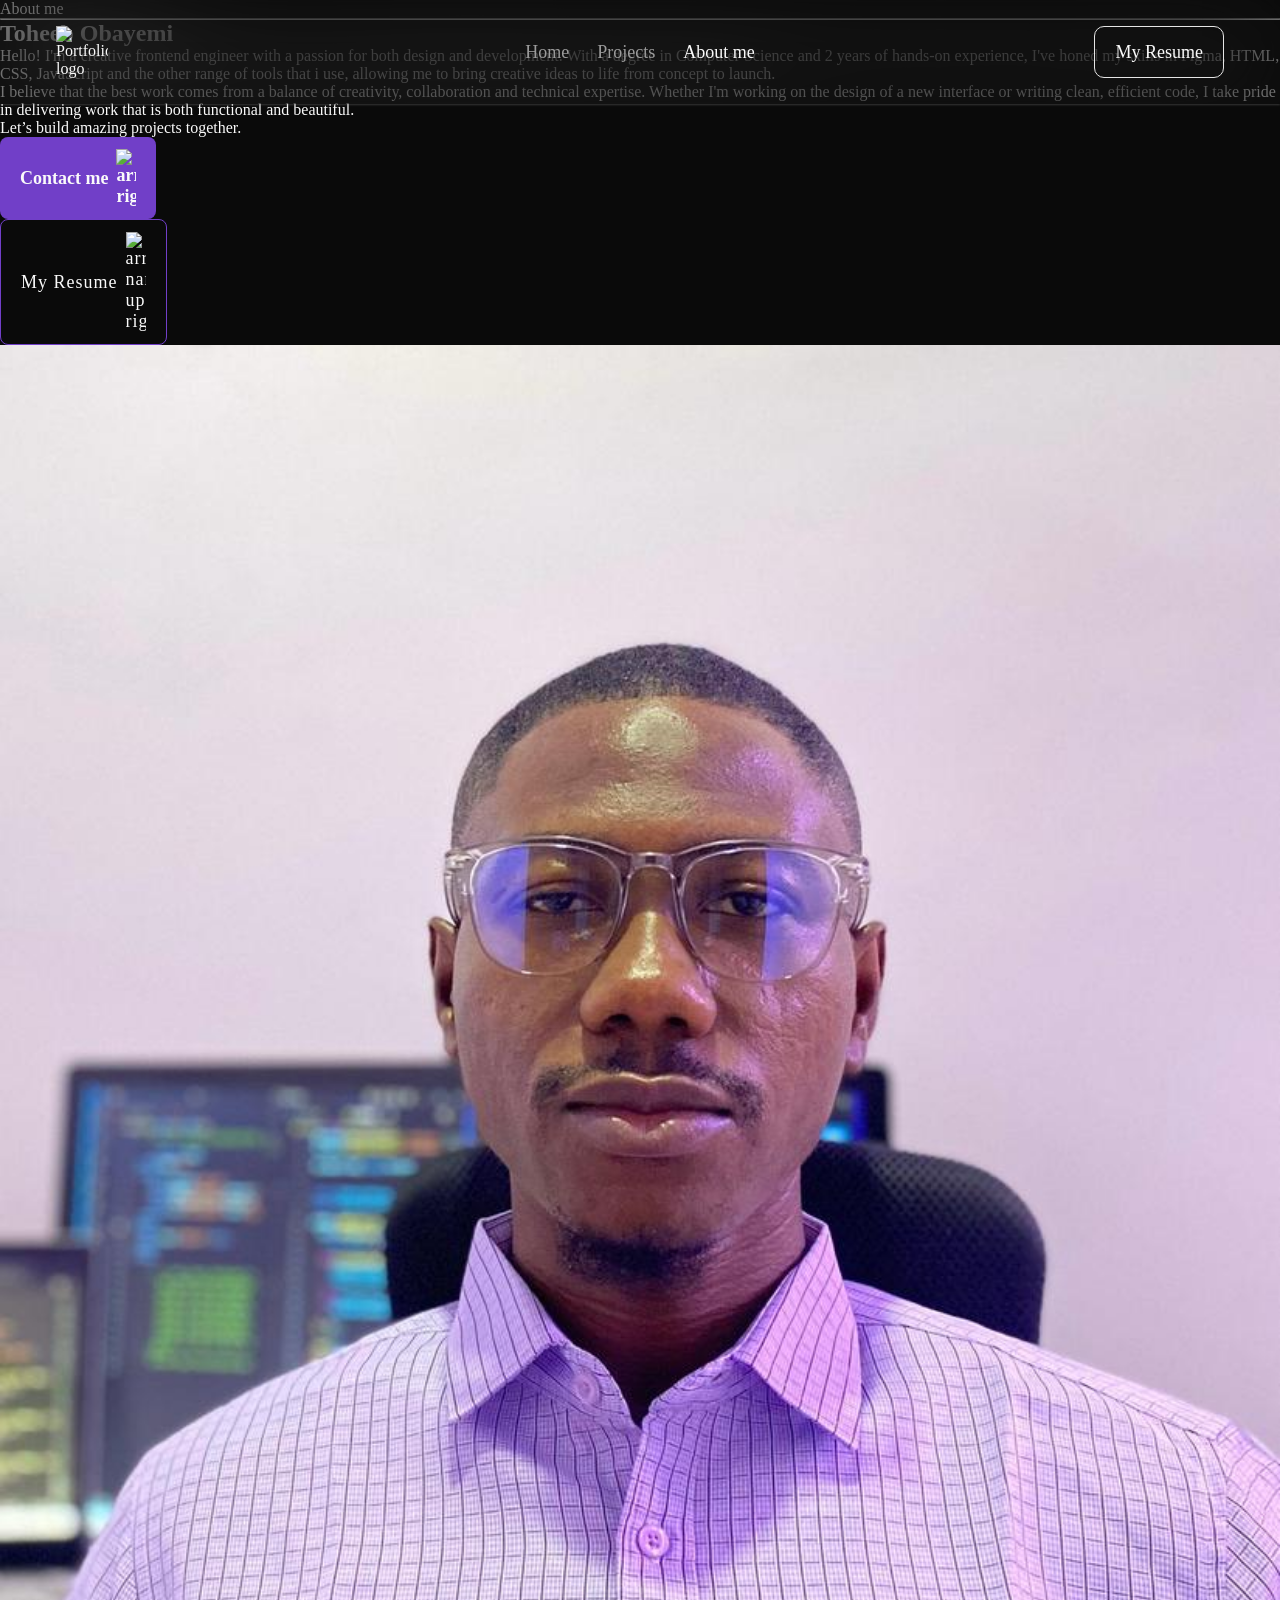
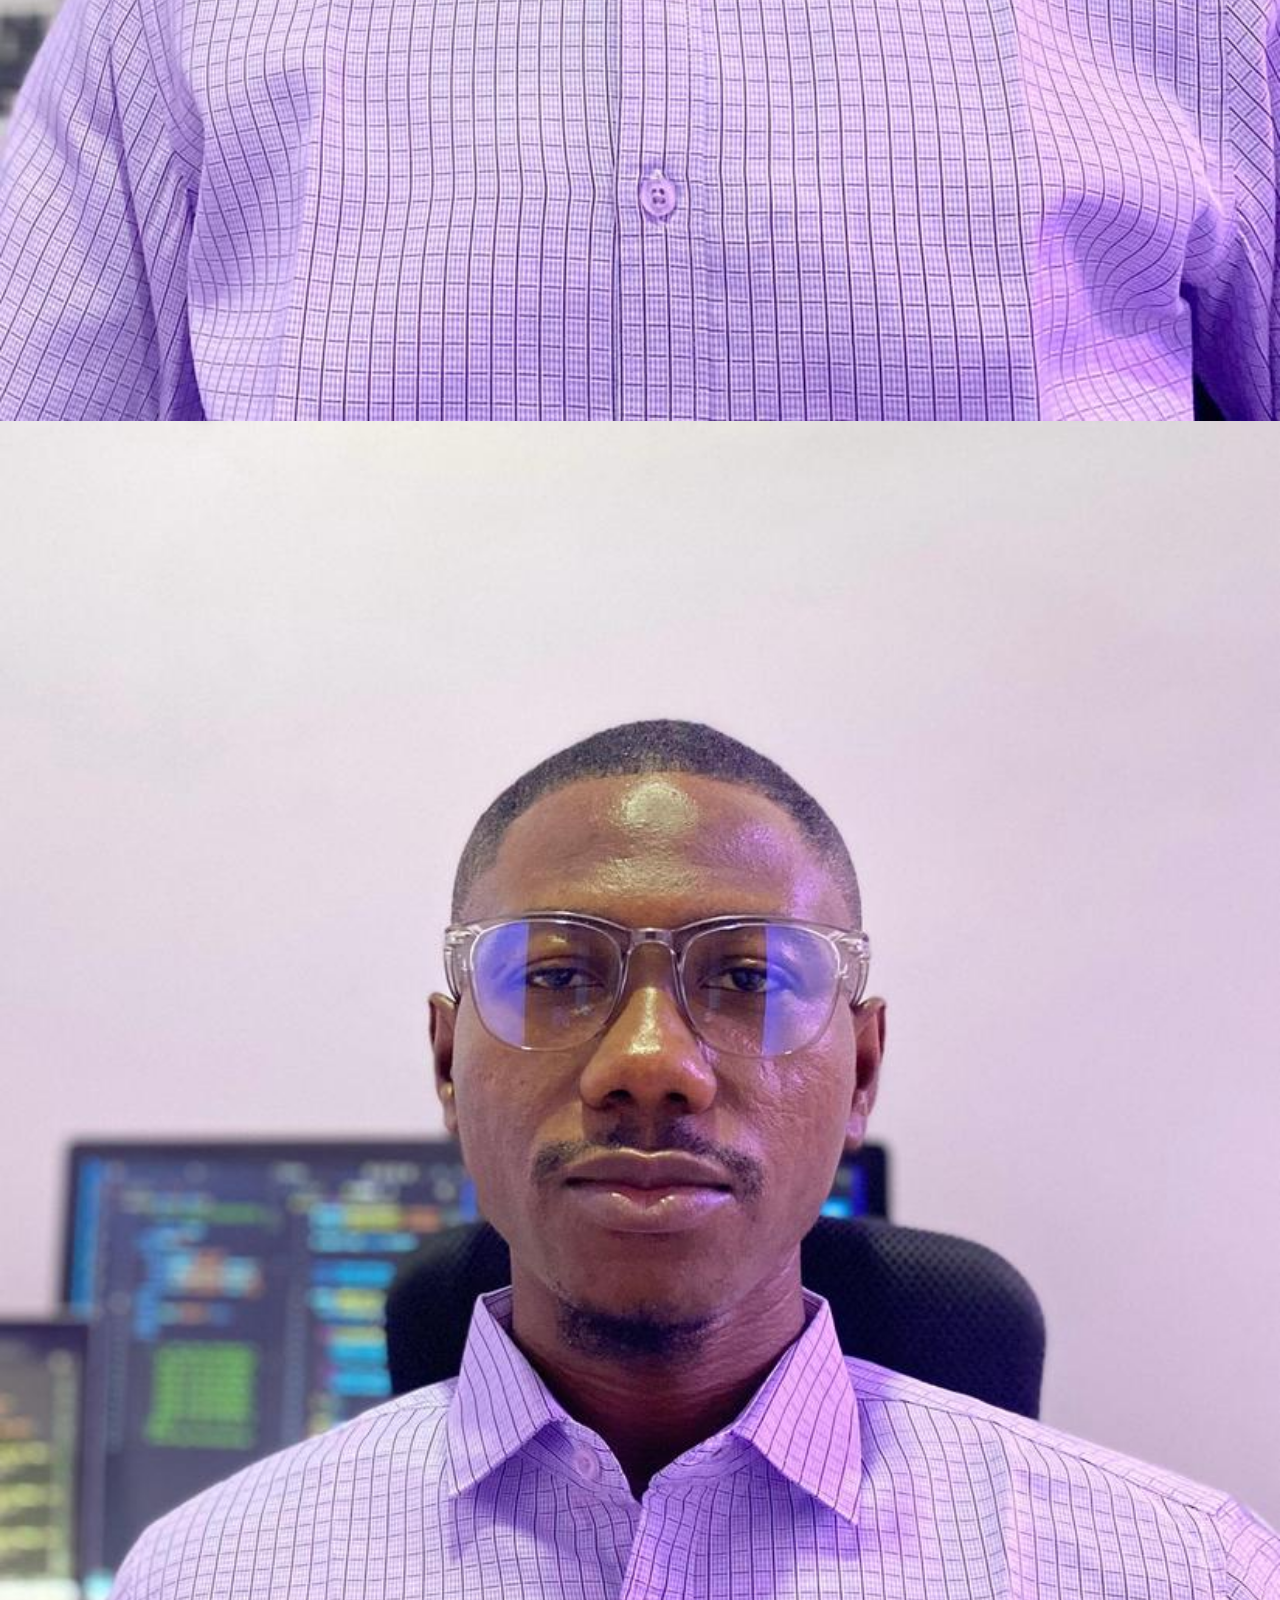
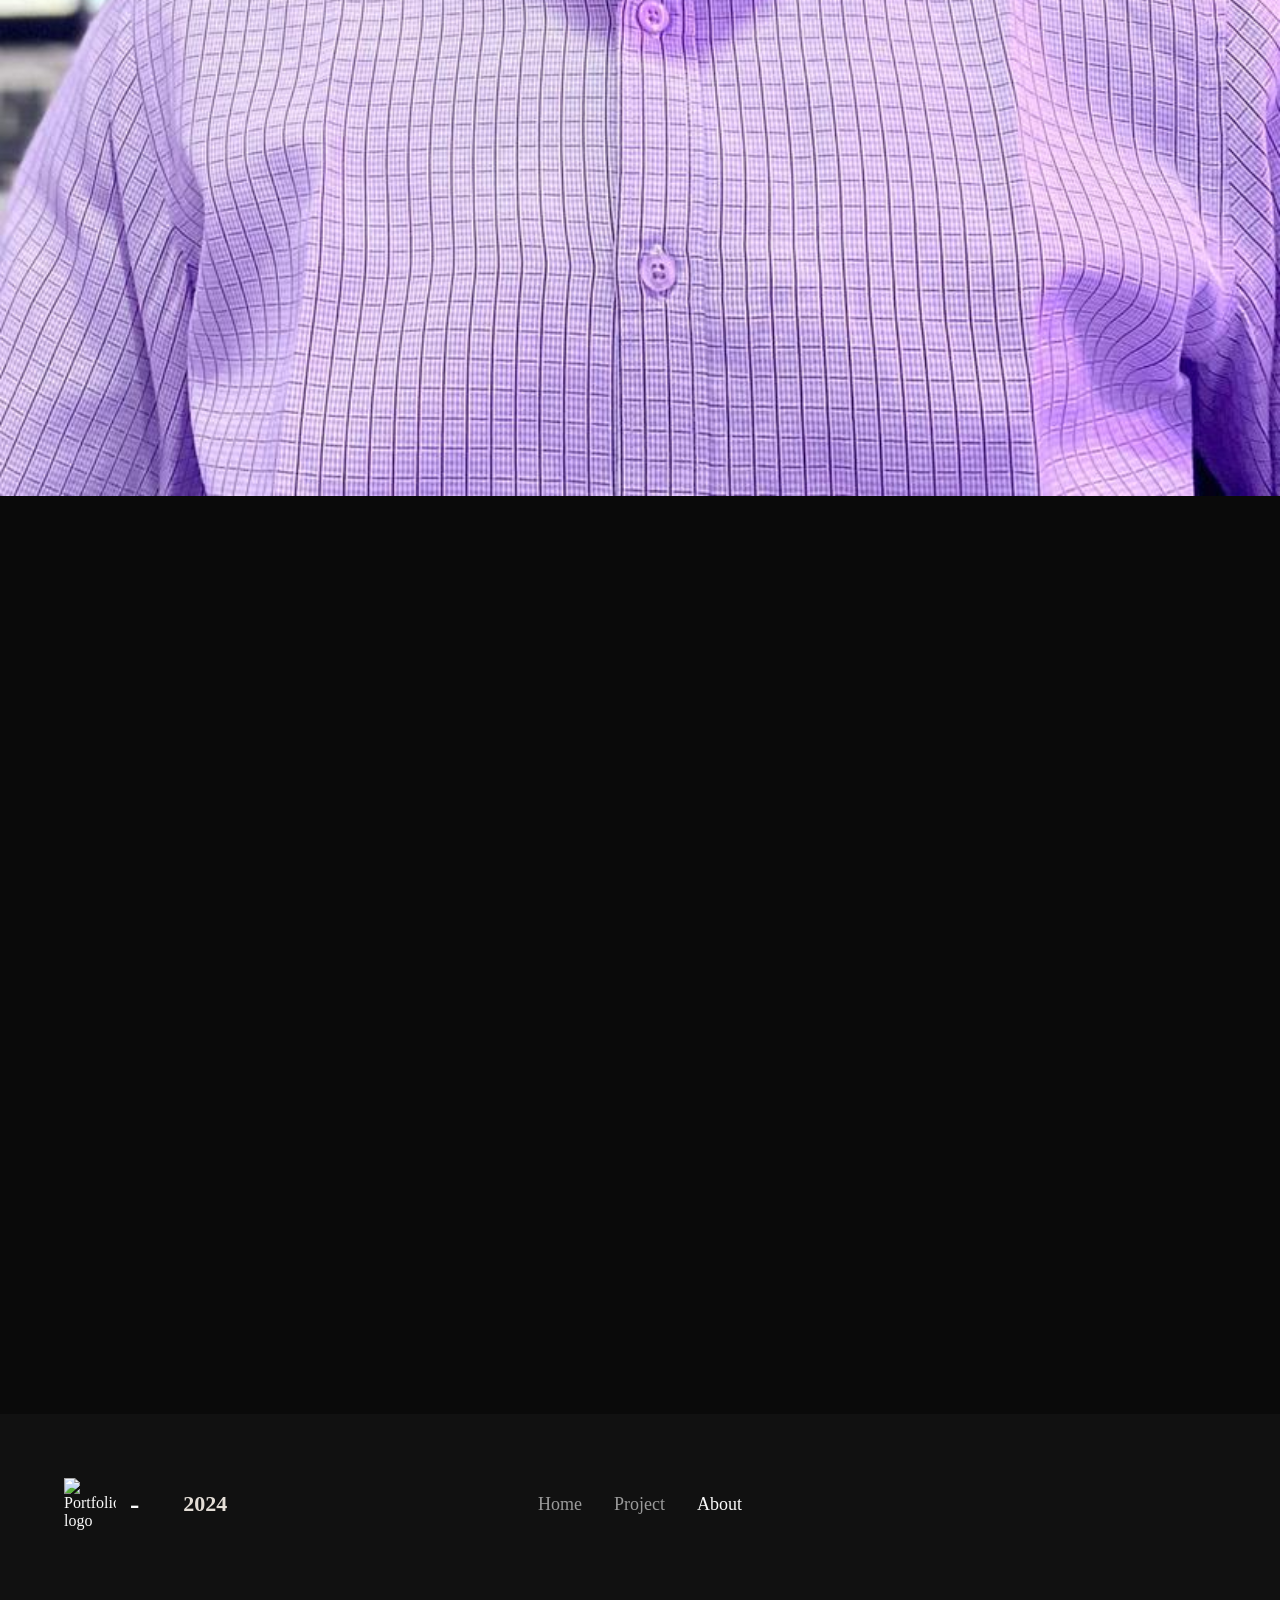
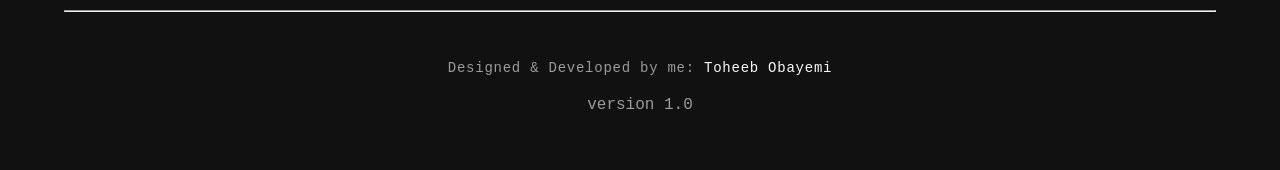
==== about.html @ fe10310d "minor changes" ====
<!DOCTYPE html>
<html lang="en">

<head>
  <meta charset="UTF-8" />
  <meta name="viewport" content="width=device-width, initial-scale=1.0" />
  <link rel="stylesheet" href="about.css">
  <link rel="stylesheet" href="style.css">
  <link rel="stylesheet" href="responsive.css">
  <link rel="icon" href="./assets/images/icons/favicon.svg" />
  <title>Toheeb Obayemi - Portfolio</title>
</head>

<body>
  <!-- Header -->
  <header>
    <nav class="web-nav">
      <div class="portfolio-logo">
        <img src="./assets/images/CPP.svg" alt="Portfolio logo" />
      </div>

      <ul class="nav-links">
        <li><a href="./index.html" class="inactive-page">Home</a></li>
        <li><a href="" class="inactive-page">Projects</a></li>
        <li><a href="./about.html" class="current-page">About me</a></li>
      </ul>
      <div class="nav-right">
        <a href="#" class="header-btn">
          My Resume
        </a>
      </div>
    </nav>
    <nav class="mobile-nav">
      <img src="./assets/images/CPP.svg" alt="CPP logo">
      <div class="mb-nav-right">
        <div class="mb-btn-trigger">
          <span class="mobile-nav-btn"></span>
        </div>
        <div class="f-screen-wrapper">
          <div class="f-screen-menu">
            <ul class="mobile-links">
              <li><a href="./index.html" class="inactive-page mobile-navi-link">Home</a></li>
              <li><a href="#project-sect" class="inactive-page mobile-navi-link">Projects</a></li>
              <li><a href="./about.html" class="current-page mobile-navi-link">About me</a></li>
              <li><a href="#" class="inactive-page mobile-navi-link">My Resume</a></li>
            </ul>
          </div>
        </div>
      </div>
    </nav>
  </header>
  <!-- End of Header -->
  <main>
    <section id="about-sect">
      <div class="about">
        <div class="toheeb">
          <div class="about-content">
            <div class="section-tag">
              <p>About me</p>
              <hr class="sect-line" />
            </div>
            <h2>Toheeb Obayemi</h2>
            <p>
              Hello! I'm a creative frontend engineer with a passion for both
              design and development. With a degree in Computer
              Science and 2 years of hands-on experience, I've honed my skills
              in Figma, HTML, CSS, JavaScript and the other range of tools
              that i use, allowing me to bring creative ideas to life from
              concept to launch.
            </p>
            <p class="about-p-two animate">
              I believe that the best work comes from a balance of creativity,
              collaboration and technical expertise. Whether I'm working on
              the design of a new interface or writing clean, efficient code,
              I take pride in delivering work that is both functional and
              beautiful.
            </p>
            <p class="about-p-three animate">Let’s build amazing projects together.</p>
            <div class="about-buttons animate">
              <a class="primary-btn">Contact me
                <img src="./assets/images/icons/arrow-right.svg" alt="arrow-right" /></a>
              <a class="secondary-btn">My Resume
                <img src="./assets/images/icons/arrow-narrow-up-right.svg" alt="arrow-narrow-up-right" /></a>
            </div>
          </div>
          <div class="toheeb-img">
            <img src="./assets/images/profile_pic_portfolio.jpeg" alt="" class="web-img-toheeb" />
            <img src="./assets/images/profile_pic_portfolio.jpeg" alt="" class="mobile-img-toheeb">
          </div>
        </div>
      </div>
    </section>
    <!-- End of About me -->

    <!-- Tools & Stacks -->
    <section id="tools-sect">
      <div class="tools">
        <div class="sect-heading animate">
          <div class="section-tag">
            <p>Tools and Stack</p>
            <hr class="sect-line" />
          </div>
          <h2>Here are some the tools i work with</h2>
        </div>
        <div class="tools-grid">
          <div class="tool-card card-one animate">
            <div class="tool">
              <img src="./assets/images/icons/logos_figma.svg" alt="figma" class="tool-icon-fig" />
              <p class="tool-tag">Figma</p>
            </div>
          </div>
          <div class="tool-card card-two animate">
            <div class="tool">
              <img src="./assets/images/icons/logos_html.svg" alt="figma" class="tool-icon" />
              <p class="tool-tag">HTML</p>
            </div>
          </div>
          <div class="tool-card card-three animate">
            <div class="tool">
              <img src="./assets/images/icons/logos_css.svg" alt="figma" class="tool-icon" />
              <p class="tool-tag">CSS</p>
            </div>
          </div>
          <div class="tool-card card-four animate">
            <div class="tool">
              <img src="./assets/images/icons/logos_javascript.svg" alt="figma" class="tool-icon" />
              <p class="tool-tag">JavaScript</p>
            </div>
          </div>
          <div class="tool-card card-five animate">
            <div class="tool">
              <img src="./assets/images/icons/logos_github.svg" alt="figma" class="tool-icon" />
              <p class="tool-tag">GitHub</p>
            </div>
          </div>
          <div class="tool-card card-six animate">
            <div class="tool">
              <img src="./assets/images/icons/logos_git.svg" alt="figma" class="tool-icon" />
              <p class="tool-tag">Git</p>
            </div>
          </div>
          <div class="tool-card card-seven animate">
            <div class="tool">
              <img src="./assets/images/icons/logos_wordpress.svg" alt="figma" class="tool-icon" />
              <p class="tool-tag">WordPress</p>
            </div>
          </div>
          <div class="tool-card card-eight animate">
            <div class="tool">
              <img src="./assets/images/icons/logos_react.svg" alt="figma" class="tool-icon" />
              <p class="tool-tag">React.Js</p>
            </div>
          </div>
          <div class="tool-card card-nine animate">
            <div class="tool">
              <img src="./assets/images/icons/logos_vue.svg" alt="figma" class="tool-icon" />
              <p class="tool-tag">Vue.Js</p>
            </div>
          </div>
          <div class="tool-card card-ten animate">
            <div class="tool">
              <p class="tool-tag">and more...</p>
            </div>
          </div>
        </div>
      </div>
      </div>
    </section>
    <!-- End of Tools & Stack -->

    <!-- Contact me Section -->
    <section id="contact-sect">
      <div class="contact">
        <div class="contact-heading animate">
          <div class="contact-tag">
            <p>Contact Me</p>
            <hr class="sect-line" />
          </div>
          <h2>Let's build amazing projects together.</h2>
          <p class="contact-parag">
            Thank you for your visit! I am waiting to hear from you. Say
            Hello, let’s begin.
          </p>
        </div>
        <div class="contact-btn animate">
          <div class="email">
            <img src="./assets/images/icons/email-icon.svg" alt="" />
            <a href="#">toheebobayemi@gmail.com</a>
          </div>
          <div class="phone">
            <img src="./assets/images/icons/phone-icon.svg" alt="" />
            <a href="#">+234 7012 284 353</a>
          </div>
        </div>
      </div>
    </section>
    <!-- End of Contact me Section -->
  </main>

  <!-- Footer Section -->
  <footer>
    <nav class="footer-nav">
      <div class="footer-portfolio-logo">
        <img src="./assets/images/CPP.svg" alt="Portfolio logo" />
        <span>-</span>
        <p><img src="./assets/images/icons/copyright-icon.svg" alt="" class="copyright-icon">
          2024</p>
      </div>

      <ul class="footer-nav-links">
        <li><a href="./index.html" class="inactive-page">Home</a></li>
        <li><a href="" class="inactive-page">Project</a></li>
        <li><a href="./about.html" class="current-page">About</a></li>
      </ul>
      <div class="footer-nav-right">
        <a href="" class="footer-github-icon"><img src="./assets/images/icons/fe_github.svg" alt=""></a>
        <a href=""><img src="./assets/images/icons/bi_linkedin.svg" alt=""></a>
        <a href=""><img src="./assets/images/icons/prime_twitter.svg" alt=""></a>
      </div>
    </nav>
    <hr class="footer-line" />
    <p class="dev">Designed & Developed by me: <a href="#">Toheeb Obayemi</a></p>
    <p class="version-mobile"><img src="./assets/images/icons/copyright-icon.svg" alt=""
        class="copyright-icon-mobile">version 1.0</p>
  </footer>
  <!-- End of Footer section -->
  <script src="./script.js"></script>
</body>

</html>
---- style.css ----
/* CSS Resets */

*,
::before,
::after {
  margin: 0;
  padding: 0;
  box-sizing: border-box;
}

img {
  display: block;
  width: 100%;
}

html {
  font-size: 16px;
  font-family: "CabinetGrotesk-Variable";
  scroll-behavior: smooth;
}

body {
  background-color: var(--bgVeryDark);
  color: var(--primWhite);
  overflow-x: hidden;
  scroll-behavior: smooth;
  margin: 0 auto;
}

main {
  width: 100%;
  max-width: 1440px;
  margin: 0 auto;
}
/* End of CSS Resets */


/* Style Guide */

:root {

  /* Colors */
  --primary: #713fc8;
  --primaryHover: #7d3fea;
  --primDark: #2a046c;
  --secondary: #d3baff;
  --gradientHero: -webkit-linear-gradient(#d4bcfe, #fd8dc5);
  --gradientSlider: -webkit-linear-gradient(#eadeff, #ffd8ec);
  --gradientTag: -webkit-linear-gradient(#eadeff, #fe9fee);
  --gradientCard: linear-gradient(#18203d, #0b0e1a);
  --graidentCardSmall: linear-gradient(#D3D8E2 70%, #d6bcff);
  --bgVeryDark: #0a0a0a;
  --bgDark: #111111;
  --primWhite: #fafafa;
  --headingWhite: #E4DED7;
  --secondWhite: #e5e5e5;
  --inactive: #9b9b9b;
  --paragWhiteOne: #b5b5b5;
  --paragWhiteTwo: #dadada;

  /* Slider Animation duration */
  --duration: 15s;
  --duration-double: 30s;
}

/* Font */

@font-face {
  font-family: "CabinetGrotesk-Variable";
  src: url("./assets/fonts/CabinetGrotesk-Variable.ttf") format("truetype");
  font-weight: 100 900;
  font-display: swap;
  font-style: normal;
}

/* End of Style Guide */


/* Components */

/* Buttons Components */

.primary-btn:hover {
  transform: scale(0.93);
  background-color: var(--primaryHover);
  font-weight: 500;
}

.primary-btn {
  width: fit-content;
  display: flex;
  justify-content: center;
  align-items: center;
  gap: 8px;
  font-size: 18px;
  font-weight: 600;
  /* letter-spacing: 1px; */
  padding: 12px 20px;
  background-color: var(--primary);
  color: var(--primWhite);
  border: none;
  border-radius: 8px;
  cursor: pointer;
  text-decoration: none;
  transition: all .3s ease-in-out;

  >img {
    width: 20px;
  }
}

.secondary-btn:hover {
  transform: scale(0.93);
  border-color: var(--primWhite);
  font-weight: 500;
}

.secondary-btn {
  width: fit-content;
  display: flex;
  align-items: center;
  gap: 8px;
  font-size: 18px;
  letter-spacing: 1px;
  padding: 12px 20px;
  background-color: transparent;
  border: 1.5px solid var(--primary);
  color: var(--primWhite);
  border-radius: 8px;
  cursor: pointer;
  text-decoration: none;
  transition: all .3s ease-in-out;

  >img {
    width: 20px;
  }
}

.tert-btn:hover {
  color: #e6d7ff;
}

.tert-btn {
  font-size: 18px;
  font-weight: 500;
  text-decoration: underline;
  text-underline-offset: 3px;
  color: var(--primWhite);
  margin-bottom: 16px;
}

.sect-btn {
  margin-inline: auto;
}

.proj-btn {
  display: inline-block;
}

/* Section Taglines and Headings Components */

.current-page {
  color: var(--primWhite);
}

.inactive-page:hover {
  color: var(--paragWhiteOne);
  text-decoration: underline;
  text-underline-offset: 5px;
}

.inactive-page {
  color: var(--inactive);
  width: 100%;
  transition: all .4s ease-in-out;
}

.sect-heading {

  .section-tag {
    display: flex;
    flex-direction: row;
    align-items: center;
    gap: 12px;

    >p {
      font-size: 24px;
      background: var(--gradientHero);
      -webkit-background-clip: text;
      -webkit-text-fill-color: transparent;
      background-clip: text;
      margin-bottom: 8px;
    }
  }

  >h2 {
    font-size: 44px;
    font-weight: 500;
    margin-bottom: 64px;
    color: var(--headingWhite);
  }
}

.sect-line {
  height: 2px;
  border-radius: 20px;
  -webkit-text-fill-color: var(--bgVeryDark);
  -webkit-text-stroke: 4px transparent;
  /* -webkit-background-clip: text; */
  background: var(--gradientTag);
}

.contact-heading {
  margin-bottom: 40px;

  .contact-tag {
    display: flex;
    flex-direction: row;
    align-items: center;
    gap: 12px;

    >p {
      font-size: 24px;
      background: var(--gradientHero);
      -webkit-background-clip: text;
      -webkit-text-fill-color: transparent;
      background-clip: text;
      margin-bottom: 8px;
    }

    >hr {
      max-width: 630px;
      width: 100%;
    }
  }

  >h2 {
    font-size: 48px;
    font-weight: 500;
    margin-bottom: 16px;
    color: var(--headingWhite);
  }

  >.contact-parag {
    font-size: 26px;
    color: var(--paragWhiteOne);
  }
}

/* Work Process Cards Component */

.work-card:hover {
  background: linear-gradient(#2F469D, #0A0D1C);
}

.work-card:hover .work-parag {
  color: var(--primWhite);
}

.work-card {
  padding: 32px 24px 56px 24px;
  border-radius: 8px;
  background: var(--gradientCard);

  >.work-heading {
    display: flex;
    gap: 12px;
    align-items: center;
    margin-bottom: 24px;

    >h2 {
      font-size: 28px;
      font-weight: 500;
      color: var(--headingWhite);
    }
  }

  >.work-parag {
    width: fit-content;
    font-size: 20px;
    font-weight: 300;
    line-height: 26px;
    color: var(--paragWhiteOne);
  }
}

.work-process-number {
  width: 40px;
  margin-bottom: 48px;
}

.work-process-icon {
  width: 40px;
}

/* Tools Card Component*/

.tool-card {
  background: var(--graidentCardSmall);
  color: var(--primDark);
  width: 202px;
  padding: 16px 12px;
  border-radius: 10px;

  >.tool {
    display: flex;
    justify-content: center;
    align-items: center;
    gap: 14px;

    >.tool-icon-fig {
      width: 24px;
    }

    >.tool-icon {
      width: 44px;
    }

    >.tool-tag {
      font-size: 24px;
      font-weight: 600;
    }
  }
}

/* End of Components */



/* Header Section */

header {
  padding: 26px 56px;
  width: 100%;
  background-color: rgba(10, 10, 10, 40%);
  box-shadow: 0px 1px 2px rgba(124, 124, 124, 40%);
  position: fixed;
  z-index: 1000;
  backdrop-filter: blur(50px);
  -webkit-backdrop-filter: blur(50px);

}

.web-nav {
  display: grid;
  grid-template-columns: 0.75fr 1fr 0.75fr;
  width: 100%;
  gap: 16px;
}

.mobile-nav {
  display: none;
}

.mobile-links {
  display: none;
}

.portfolio-logo {
  display: flex;
  justify-content: flex-start;
  align-items: center;

  >img {
    width: 52px;
  }
}

.nav-links {
  display: flex;
  justify-content: center;
  align-items: center;
  gap: 28px;

  >li {
    list-style-type: none;

    >a {
      text-decoration: none;
      font-size: 18px;
      font-weight: 500;
    }
  }
}



.nav-right {
  display: flex;
  justify-content: flex-end;

  >.header-btn:hover {
    transform: scale(0.93);
    background-color: var(--primary);
    border: 1px solid var(--primary);

  }

  >.header-btn {
    text-decoration: none;
    width: fit-content;
    display: flex;
    align-items: center;
    gap: 8px;
    padding: 12px 20px;
    background-color: transparent;
    color: var(--primWhite);
    border: 1px solid var(--secondWhite);
    border-radius: 10px;
    font-size: 18px;
    transition: all .3s ease-in-out;

    >img {
      width: 20px;
    }
  }
}

/* End of Header Section */


/* Hero Section */

#hero-sect {
  background-color: rgba(10, 10, 10, 90%);
  /* background-image: url('./assets/images/six-hero-img.png'); */
  background-blend-mode: overlay;
  background-position: right top;
  background-size: cover;
  background-repeat: no-repeat;
}

.hero {
  padding: 190px 64px 68px 64px;
  color: var(--primWhite);
  /* color: var(--headingWhite); */

  >.hero-p {
    font-size: 20px;
    font-weight: 500;
    margin-bottom: 16px;
  }

  >h1 {
    font-size: 56px;
    font-weight: 800;
    max-width: fit-content;
    width: 100%;
    /* margin-bottom: 12px; */

    >.hero-text-gradient {
      background: var(--gradientHero);
      -webkit-background-clip: text;
      -webkit-text-fill-color: transparent;
      background-clip: text;
    }
  }

  >h2 {
    font-size: 56px;
    font-weight: 800;
    max-width: fit-content;
    width: 100%;
    margin-bottom: 12px;

    >.hero-text-gradient {
      background: var(--gradientHero);
      -webkit-background-clip: text;
      -webkit-text-fill-color: transparent;
      background-clip: text;
    }
  }

  >.hero-p2 {
    font-size: 24px;
    font-weight: 300;
    margin-bottom: 40px;
    color: var(--paragWhiteOne);
    line-height: 1.5;
  }
}

.buttons {
  display: flex;
  gap: 30px;
}

/* End of Hero Section */


/* Slider section */

/* Test Slider */

#slider-sect {
  scroll-behavior: smooth;
}

.container {
  width: 100%;
  padding-top: 40px;
  padding-bottom: 120px;
  position: relative;
}

.first-slide {
  font-size: 100px;
  margin: 0 auto;
  white-space: nowrap;
  overflow: hidden;
  position: absolute;
  /* width: 100%; */
}

.first-slide span {
  display: inline-block;
  animation-name: slide-then-hide;
  animation-duration: var(--duration);
  animation-timing-function: linear;
  animation-iteration-count: 1;
  animation-fill-mode: forwards;
  /* border: 3px solid green; */
}

.words {
  font-size: 100px;
  margin: 0 auto;
  white-space: nowrap;
  overflow: hidden;
  position: absolute;
  /* border: 3px solid grey; */
  /* max-width: 100%;
  width: 100vw; */
}

.words span {
  display: inline-block;
  padding-left: 100%;
  animation-name: slide;
  animation-duration: var(--duration-double);
  animation-timing-function: linear;
  animation-iteration-count: infinite;
  color: red;
}

.words--second span {
  animation-delay: var(--duration);
  color: blue;
}

@keyframes slide-then-hide {
  0% {
    transform: translate(0, 0);
  }

  100% {
    display: none;
    transform: translate(-100%, 0);
  }
}

@keyframes slide {
  0% {
    transform: translate(0, 0);
  }

  100% {
    transform: translate(-100%, 0);
  }
}

.slider-text {
  /* font-size: 64px; */
  letter-spacing: 6px;
  font-family: Verdana, Geneva, Tahoma, sans-serif;
  -webkit-text-fill-color: var(--bgVeryDark);
  -webkit-text-stroke: 4px transparent;
  -webkit-background-clip: text;
  background: var(--gradientSlider);
  background-clip: text;
}

/* End of Slider section */


/* Projects Section */

.project {
  padding: 80px 60px;

  hr {
    max-width: 385px;
    width: 100%;
  }
}


.project-list {
  display: grid;
  grid-template-columns: repeat(auto-fit, minmax(350px, 1fr));
  gap: 18px;
  margin-bottom: 56px;
}

.project-item:hover {
  opacity: 1;
  border: 1px solid rgb(163, 118, 240);
  box-shadow: 0 0 12px -1px rgba(163, 118, 240, 0.4);
  transform: scale(0.99);
}

.project-item {
  background-color: var(--bgDark);
  border: 1px solid var(--inactive);
  padding: 18px;
  max-width: 420px;
  width: 100%;
  border-radius: 8px;
  opacity: 0.9;
  transition: all .2s ease-in-out;

  >h3 {
    font-size: 22px;
    font-weight: 500;
    color: var(--primWhite);
    margin-bottom: 10px;
  }

  >.proj-subheading {
    color: var(--paragWhiteOne);
    margin-bottom: 36px;
    font-size: 18px;
  }
}

.project-img {
  margin-bottom: 30px;
}

.tags {
  display: flex;

  gap: 10px;
  margin-bottom: 18px;

  >p {
    font-size: 14px;
    border: 1px solid var(--inactive);
    border-radius: 18px;
    padding: 2px 10px;
    color: var(--inactive);
    vertical-align: middle;
  }
}

/* End of Project Section */


/* Work Process Section */

.work-process {
  padding: 80px 64px;

  hr {
    max-width: 406px;
    width: 100%;
  }
}

.work-card-list {
  display: grid;
  grid-template-columns: repeat(3, 350px);
  column-gap: 48px;
  row-gap: 48px;
  margin-bottom: 48px;
}

/* End of Work Section */

/* Start of Testimonials */

.testimonial {
  padding: 80px 60px;

  hr {
    max-width: 385px;
    width: 100%;
  }
}

.quote {
  width: 32px;
  margin-bottom: 26px;
}

.review-list {
  display: grid;
  grid-template-columns: repeat(auto-fit, minmax(350px, 1fr));
  gap: 18px;
  margin-bottom: 56px;
}

.review-item:hover {
  opacity: 1;
  border: 1px solid rgb(163, 118, 240);
  box-shadow: 0 0 12px -1px rgba(163, 118, 240, 0.4);
  transform: scale(0.99);
}

.review-item:hover .review-text {
  color: var(--primWhite);
}

.review-item {
  background-color: var(--bgDark);
  border: 1px solid var(--inactive);
  padding: 36px 24px 32px 24px;
  max-width: 420px;
  width: 100%;
  border-radius: 8px;
  opacity: 0.9;
  transition: all .2s ease-in-out;
}

.reviewer-image {
  width: 48px;
  border-radius: 50%;
}

.review-text {
  font-size: 22px;
  font-weight: 300;

  line-height: 30px;
  color: var(--paragWhiteOne);
  margin-bottom: 48px;
  max-width: 340px;
}

.reviewer-container {
  display: flex;
  gap: 12px;
}

.reviewer-details {
  font-size: 22px;
  font-weight: 500;
  color: var(--primWhite);
  display: flex;
  flex-direction: column;
}

.reviewer-tag {
  font-size: 16px;
  font-weight: 400;
  color: var(--inactive);
}

.review-item-height .review-text {
  margin-bottom: 108px;
}

/* End of Testimonials */


/* Tools & Stack Section*/

.tools {
  padding: 80px 64px;

  hr {
    max-width: 490px;
    width: 100%;
  }
}

.tools-grid {
  display: grid;
  grid-template-columns: repeat(5, 1fr);
  column-gap: 34px;
  row-gap: 38px;
  max-width: 1152px;
}

/* End of Tools & Stack Section */

/* Contact section */

.contact {
  padding: 100px 64px 120px 64px;
}

.contact-btn {
  display: flex;
  align-items: center;
  gap: 40px;
  opacity: 0;

  >.email:hover {
    transform: scale(0.93);
  }

  >.email {
    display: flex;
    align-items: center;
    gap: 12px;
    transition: all .5s ease-in-out;

    >img {
      width: 40px;
    }

    >a:hover {
      color: #e9dff9;
    }

    >a {
      font-size: 36px;
      font-weight: 500;
      letter-spacing: 1px;
      color: var(--secondary);
      text-underline-offset: 8px;
      transition: all .2s ease-in-out;
    }
  }

  >.phone:hover {
    transform: scale(0.93);
  }

  .phone {
    display: flex;
    align-items: center;
    gap: 12px;
    transition: all .5s ease-in-out;

    >img {
      width: 40px;
    }

    >a:hover {
      color: #e9dff9;
    }

    >a {
      font-size: 36px;
      font-weight: 500;
      letter-spacing: 1px;
      color: var(--secondary);
      text-underline-offset: 8px;
      transition: all .2s ease-in-out;
    }
  }
}

/* End of Contact Section */

/* Footer Section*/

footer {
  padding: 64px 64px 56px 64px;
  background-color: var(--bgDark);

  >.footer-line {
    color: #474747;
    margin-bottom: 48px;
  }
}

.footer-nav {
  display: grid;
  grid-template-columns: 0.75fr 1fr 0.75fr;
  width: 100%;
  gap: 16px;
  margin-bottom: 80px;
}

.footer-portfolio-logo {
  display: flex;
  justify-content: flex-start;
  align-items: center;
  gap: 14px;

  >img {
    width: 52px;
  }

  >span {
    font-size: 28px;
    font-weight: 600;
  }

  >p {
    display: flex;
    align-items: center;
    gap: 6px;
    font-size: 22px;
    font-weight: 600;
    color: var(--headingWhite);



    >.copyright-icon {
      width: 24px;
    }
  }
}

.footer-nav-links {
  display: flex;
  justify-content: center;
  align-items: center;
  gap: 32px;

  >li {
    list-style-type: none;

    >a {
      text-decoration: none;
      font-size: 18px;
      font-weight: 500;
    }
  }
}

.footer-nav-right {
  display: flex;
  align-items: center;
  justify-content: flex-end;
  gap: 28px;

  >.footer-github-icon {
    width: 36px;
  }

  >a {
    width: 28px;
  }
}

.dev {
  font-family: 'Courier New', Courier, monospace;
  font-size: 14px;
  letter-spacing: .75px;
  text-align: center;
  color: var(--inactive);

  >a {
    text-decoration: none;
    color: var(--primWhite);
  }
}

.version-mobile {
        text-align: center;
        margin-top: 20px;
        font-family: 'Courier New', Courier, monospace;
        color: var(--inactive);


        > .copyright-icon-mobile {
            display: none;
        }
}

/* End of Footer Section */


/* Scroll Animations */

/* Section Headings Scroll Animation */

.sect-heading.animate {
  opacity: 0;
  filter: blur(5px);
  transform: translateY(100%);
  transition: .7s;
}

.sect-heading.in-view {
  transform: translateY(0);
  opacity: 1;
  filter: blur(0px);
}

.sect-heading.animate .sect-line {
  opacity: 0;
  transform: scale(0);
  transition: .7s;
}

.sect-heading.in-view .sect-line {
  opacity: 1;
  transform: scale(1);
}

.sect-heading.animate h2 {
  opacity: 0;
  filter: blur(5px);
  transform: translateY(100%);
  transition: .7s;
}

.sect-heading.in-view h2 {
  transform: translateY(0);
  opacity: 1;
  filter: blur(0px);
}

/* End of Section Heading Scroll Animations */

/* Start of Project Section Scroll Effect */

.project-item-box-1.animate {
  transform: translateY(30%);
  opacity: 0;
  filter: blur(5px);
  transition: 1s;
}

.project-item-box-1.in-view {
  transform: translateY(0);
  opacity: 1;
  filter: blur(0px);
}

.project-item-box-2.animate {
  transform: translateY(30%);
  opacity: 0;
  filter: blur(5px);
  transition: 1.2s;
}

.project-item-box-2.in-view {
  transform: translateY(0);
  opacity: 1;
  filter: blur(0px);
}


.project-item-box-3.animate {
  transform: translateY(30%);
  opacity: 0;
  filter: blur(5px);
  transition: 1.4s;
}

.project-item-box-3.in-view {
  transform: translateY(0);
  opacity: 1;
  filter: blur(0px);
}

/* End of Project Scroll Animation */

/* Start of Work Process Scroll Animation */

.work-one.animate {
  opacity: 0;
  filter: blur(5px);
  transform: translateY(50%);
  transition: .7s;
}

.work-one.in-view {
  opacity: 1;
  filter: blur(0px);
  transform: translateY(0);
}

.work-two.animate {
  opacity: 0;
  filter: blur(5px);
  transform: translateY(50%);
  transition: 1.2s;
}

.work-two.in-view {
  opacity: 1;
  filter: blur(0px);
  transform: translateY(0);
}

.work-three.animate {
  opacity: 0;
  filter: blur(5px);
  transform: translateY(50%);
  transition: 1.7s;
}

.work-three.in-view {
  opacity: 1;
  filter: blur(0px);
  transform: translateY(0);
}

.work-four.animate {
  opacity: 0;
  filter: blur(5px);
  transform: translateY(50%);
  transition: .7s;
}

.work-four.in-view {
  opacity: 1;
  filter: blur(0px);
  transform: translateY(0);
}

.work-five.animate {
  opacity: 0;
  filter: blur(5px);
  transform: translateY(50%);
  transition: 1.2s;
}

.work-five.in-view {
  opacity: 1;
  filter: blur(0px);
  transform: translateY(0);
}

.work-six.animate {
  opacity: 0;
  filter: blur(5px);
  transform: translateY(50%);
  transition: 1.7s;
}

.work-six.in-view {
  opacity: 1;
  filter: blur(0px);
  transform: translateY(0);
}

/* End of Work process scroll animation */

/* Testimonial Scroll Animation */

.review-item-box-1.animate {
  transform: translateY(30%);
  opacity: 0;
  filter: blur(5px);
  transition: 1s;
}

.review-item-box-1.in-view {
  transform: translateY(0);
  opacity: 1;
  filter: blur(0px);
}

.review-item-box-2.animate {
  transform: translateY(30%);
  opacity: 0;
  filter: blur(5px);
  transition: 1.2s;
}

.review-item-box-2.in-view {
  transform: translateY(0);
  opacity: 1;
  filter: blur(0px);
}


.review-item-box-3.animate {
  transform: translateY(30%);
  opacity: 0;
  filter: blur(5px);
  transition: 1.4s;
}

.review-item-box-3.in-view {
  transform: translateY(0);
  opacity: 1;
  filter: blur(0px);
}

/* End of Testimonial Scroll Animation */

/* Tools and Stack scroll animation */

.card-one.animate {
  opacity: 0;
  filter: blur(5px);
  transform: scale(0.2);
  transition: 1s;
}

.card-one.in-view {
  opacity: 1;
  filter: blur(0px);
  transform: scale(1);
}

.card-two.animate {
  opacity: 0;
  filter: blur(5px);
  transform: scale(0.2);
  transition: 1s;
}

.card-two.in-view {
  opacity: 1;
  filter: blur(0px);
  transform: scale(1);
}

.card-three.animate {
  opacity: 0;
  filter: blur(5px);
  transform: scale(0.2);
  transition: 1s;
}

.card-three.in-view {
  opacity: 1;
  filter: blur(0px);
  transform: scale(1);
}

.card-four.animate {
  opacity: 0;
  filter: blur(5px);
  transform: scale(0.2);
  transition: 1s;
}

.card-four.in-view {
  opacity: 1;
  filter: blur(0px);
  transform: scale(1);
}

.card-five.animate {
  opacity: 0;
  filter: blur(5px);
  transform: scale(0.2);
  transition: 1s;
}

.card-five.in-view {
  opacity: 1;
  filter: blur(0px);
  transform: scale(1);
}

.card-six.animate {
  opacity: 0;
  filter: blur(5px);
  transform: scale(0.2);
  transition: 1.7s;
}

.card-six.in-view {
  opacity: 1;
  filter: blur(0px);
  transform: scale(1);
}

.card-seven.animate {
  opacity: 0;
  filter: blur(5px);
  transform: scale(0.2);
  transition: 1.7s;
}

.card-seven.in-view {
  opacity: 1;
  filter: blur(0px);
  transform: scale(1);
}

.card-eight.animate {
  opacity: 0;
  filter: blur(5px);
  transform: scale(0.2);
  transition: 1.7s;
}

.card-eight.in-view {
  opacity: 1;
  filter: blur(0px);
  transform: scale(1);
}

.card-nine.animate {
  opacity: 0;
  filter: blur(5px);
  transform: scale(0.2);
  transition: 1.7s;
}

.card-nine.in-view {
  opacity: 1;
  filter: blur(0px);
  transform: scale(1);
}

.card-ten.animate {
  opacity: 0;
  filter: blur(5px);
  transform: scale(0.2);
  transition: 1.7s;
}

.card-ten.in-view {
  opacity: 1;
  filter: blur(0px);
  transform: scale(1);
}

/* End of work tool scroll animation */

/* Start of Contact Animation */

.contact-heading.animate {
  opacity: 0;
  filter: blur(5px);
  transform: translateY(100%);
  transition: .7s;
}

.contact-heading.in-view {
  transform: translateY(0);
  opacity: 1;
  filter: blur(0px);
}

.contact-heading.animate .sect-line {
  opacity: 0;
  transform: scale(0);
  transition: .7s;
}

.contact-heading.in-view .sect-line {
  opacity: 1;
  transform: scale(1);
}

.contact-heading.animate h2 {
  opacity: 0;
  filter: blur(5px);
  transform: translateY(100%);
  transition: .7s;
}

.contact-heading.in-view h2 {
  transform: translateY(0);
  opacity: 1;
  filter: blur(0px);
}

.contact-btn.animate {
  opacity: 0;
  filter: blur(5px);
  transform: translateY(100%);
  transition: 1.4s;
}

.contact-btn.in-view {
  transform: translateY(0);
  opacity: 1;
  filter: blur(0px);
}



/* Hero Animation */

@keyframes hero-parag {
  0% {
    opacity: 0;
    filter: blur(5px);
    /* transform: scale(0); */
  }

  100% {
    opacity: 1;
    filter: blur(0px);
    /* transform: scale(1); */
  }
}

.hero-p {
  animation: hero-parag .5s ease;
}

@keyframes hero-h1-text {
  0% {
    opacity: 0;
    filter: blur(5px);
    transform: translateX(100%);
  }

  100% {
    opacity: 1;
    filter: blur(0px);
    transform: translateX(0);
  }
}

.hero-h1 {
  animation: hero-h1-text 2.4s ease;
}

@keyframes hero-h2-text {
  0% {
    opacity: 0;
    filter: blur(5px);
    transform: translateX(100%);
  }

  100% {
    opacity: 1;
    filter: blur(0px);
    transform: translateX(0);
  }
}

.hero-h2 {
  animation: hero-h2-text 3s ease;
}

@keyframes hero-parag-two {
  0% {
    opacity: 0;
    filter: blur(5px);
    transform: translateX(100%);
  }

  100% {
    opacity: 1;
    filter: blur(0px);
    transform: translateX(0);
  }
}

.hero-p2 {
  animation: hero-parag-two 4s ease;
}

@keyframes hero-btn {
  0% {
    opacity: 0;
    filter: blur(5px);
    transform: translateY(100%);
  }

  100% {
    opacity: 1;
    filter: blur(0px);
    transform: translateY(0);
  }
}

.hero-buttons {
  animation: hero-btn 4s ease;
}


/* End of Hero Animation */
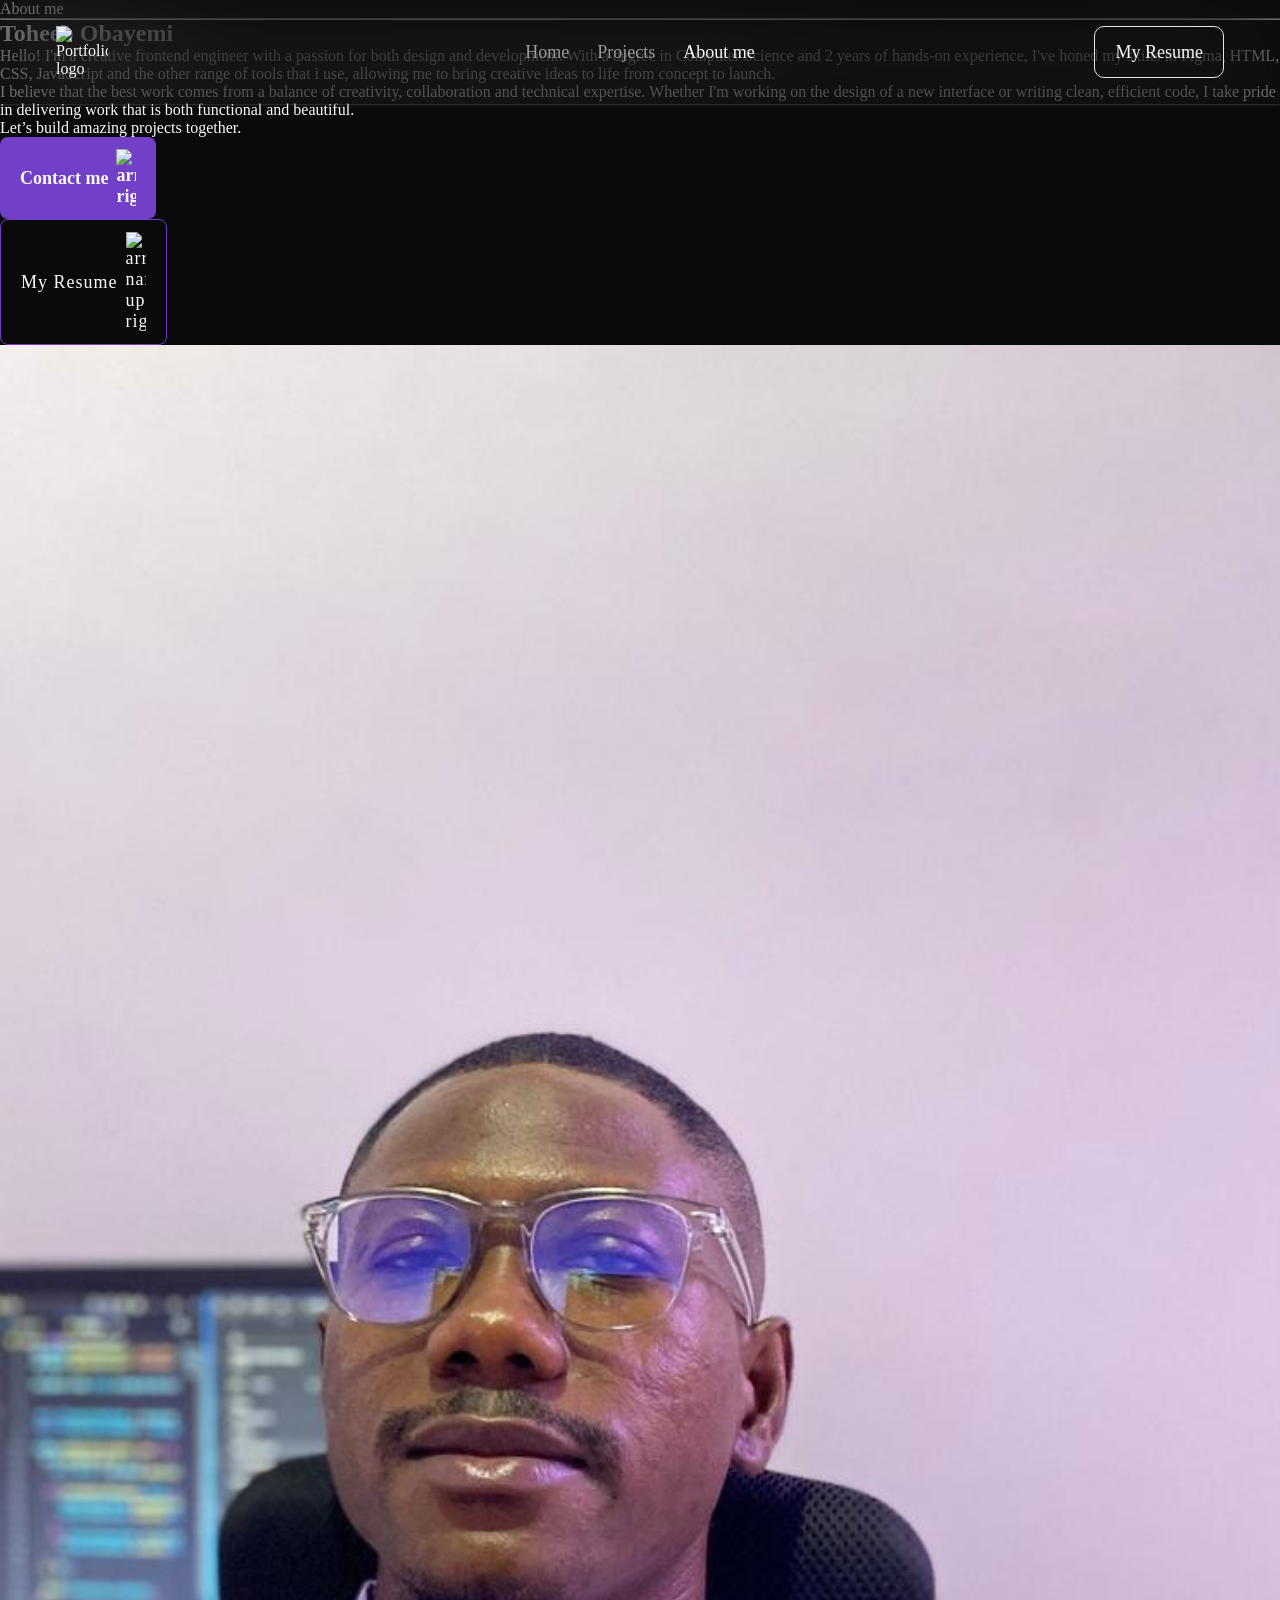
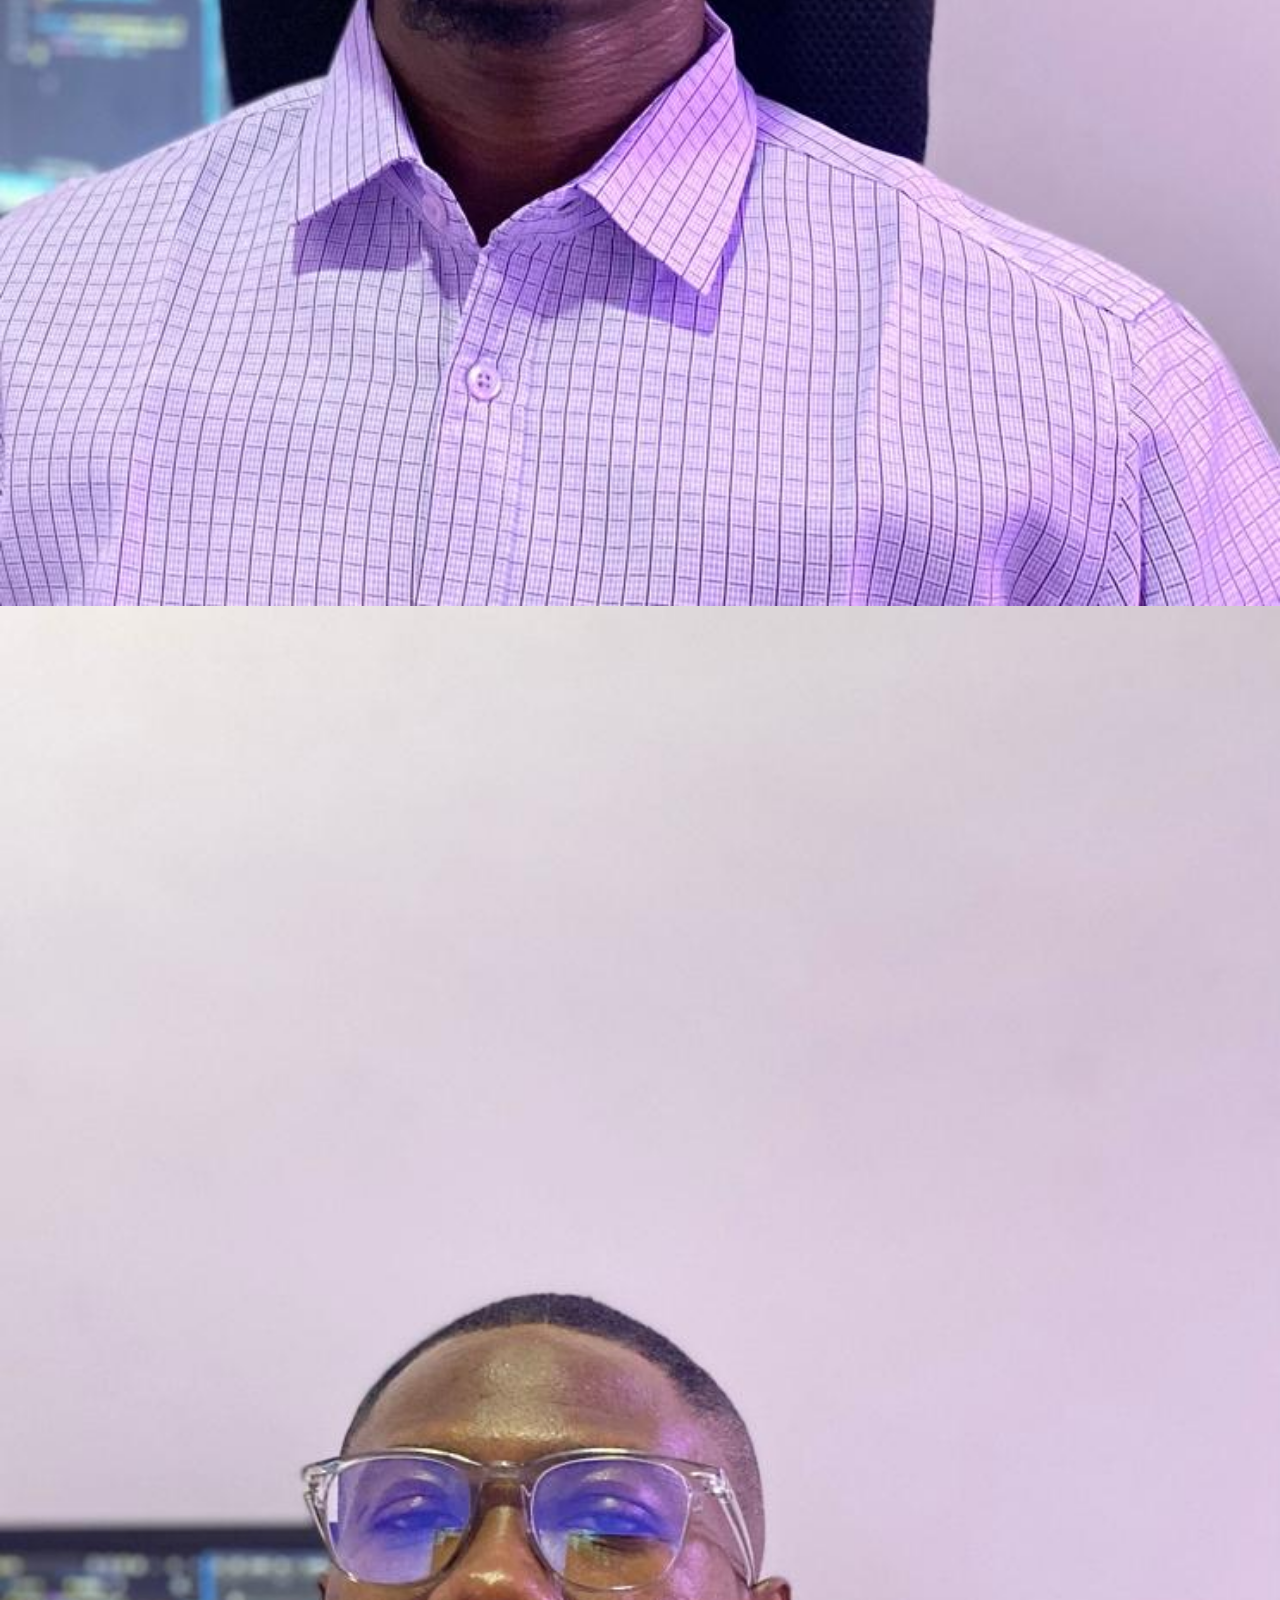
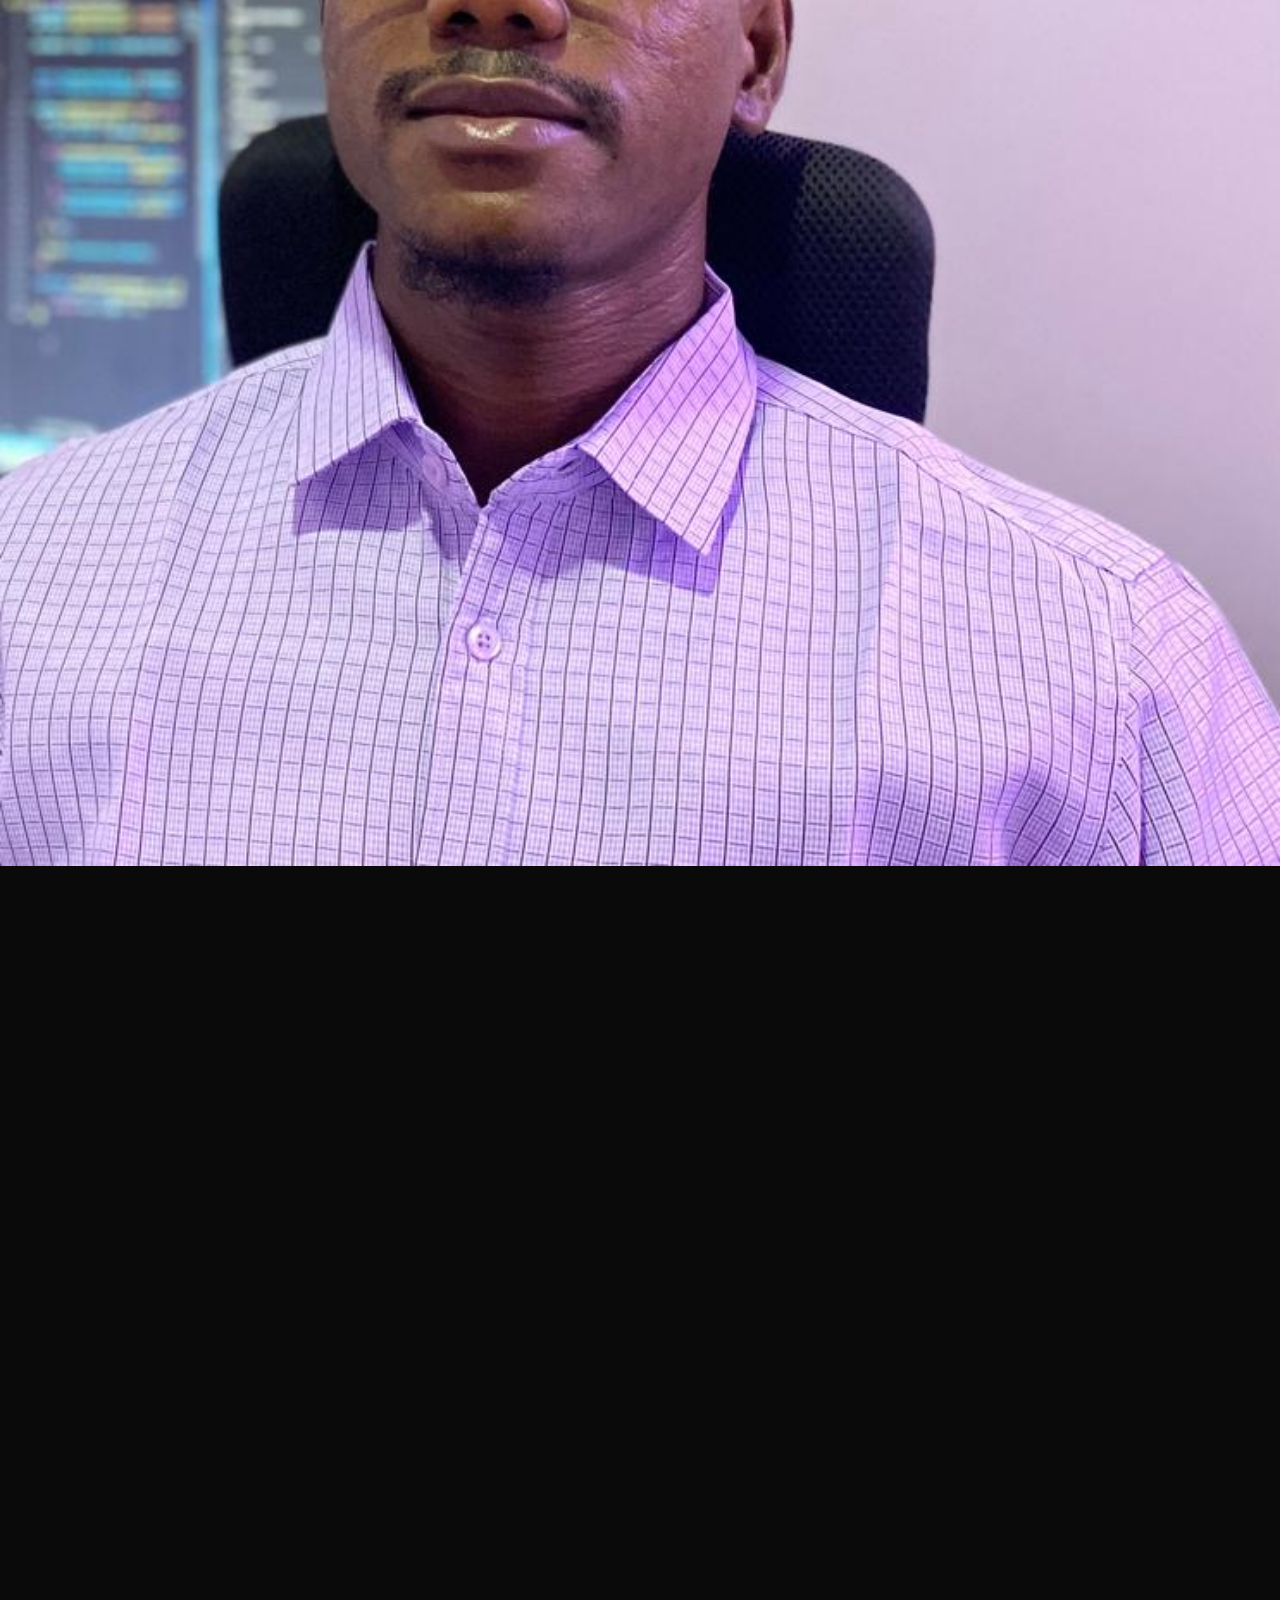
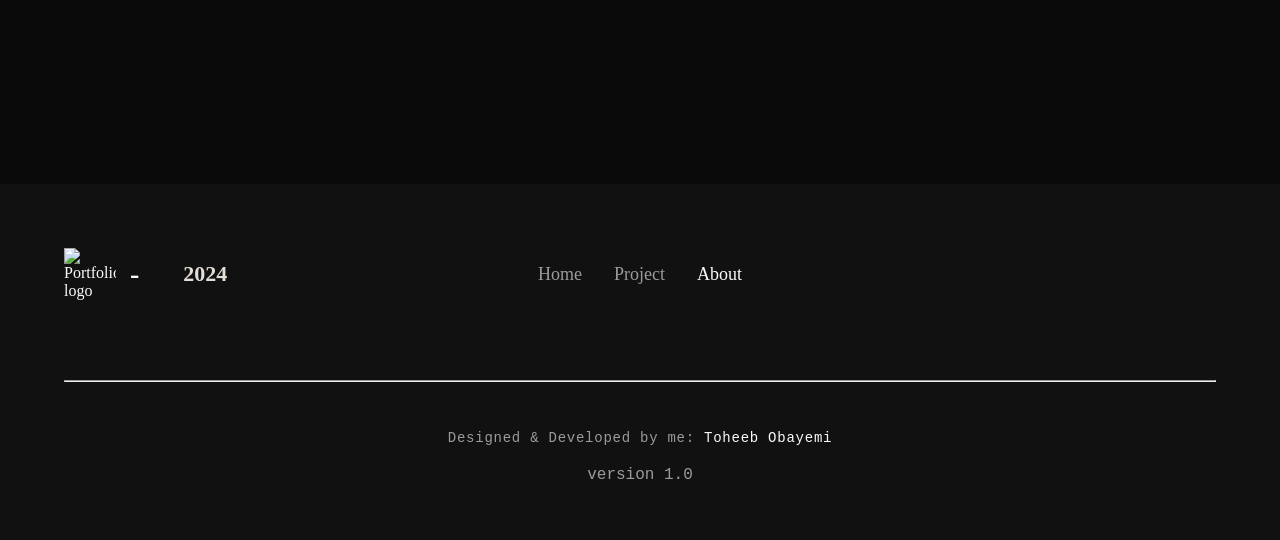
==== commit c00c0e18: "minor changes" ====
--- a/about.html
+++ b/about.html
@@ -84,8 +84,8 @@
             </div>
           </div>
           <div class="toheeb-img">
-            <img src="./assets/images/profile_pic_portfolio.jpeg" alt="" class="web-img-toheeb" />
-            <img src="./assets/images/profile_pic_portfolio.jpeg" alt="" class="mobile-img-toheeb">
+            <img src="./assets/images/pp.jpg" alt="" class="web-img-toheeb" />
+            <img src="./assets/images/pp.jpg" alt="" class="mobile-img-toheeb">
           </div>
         </div>
       </div>
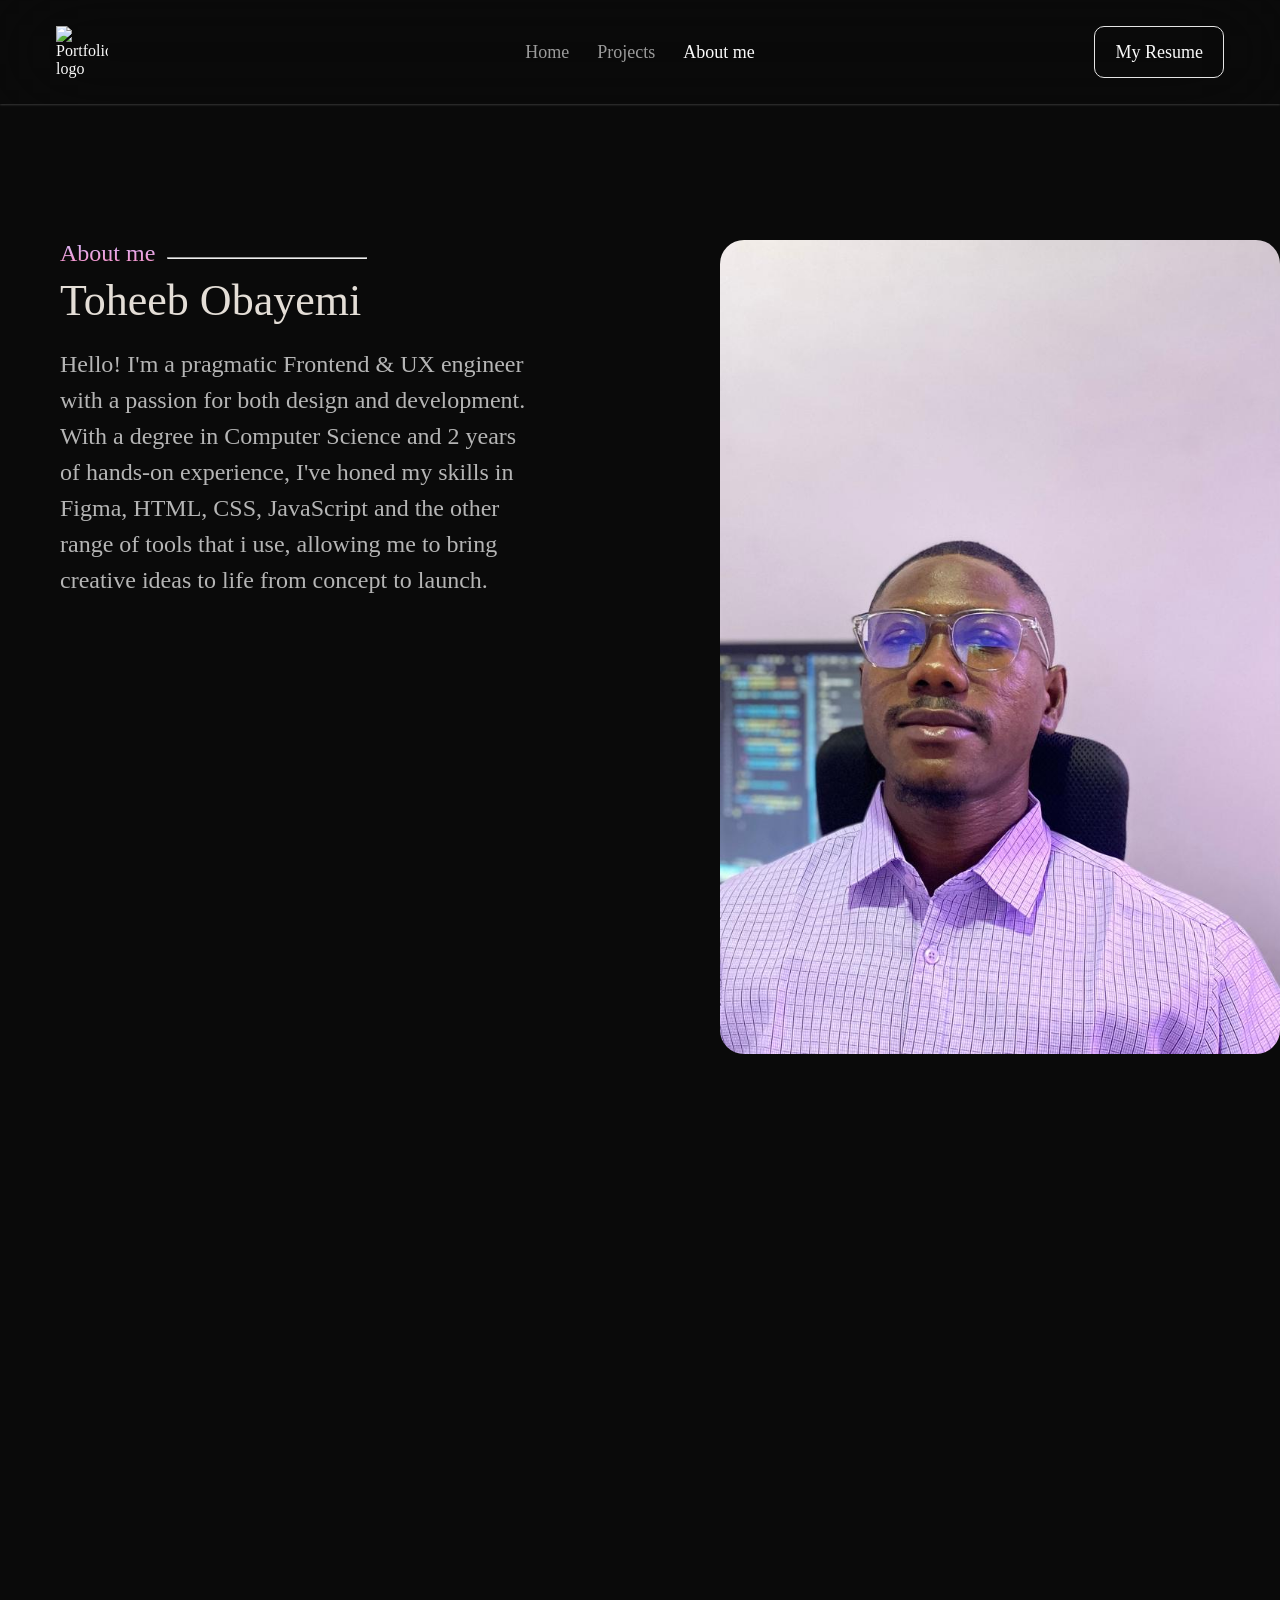
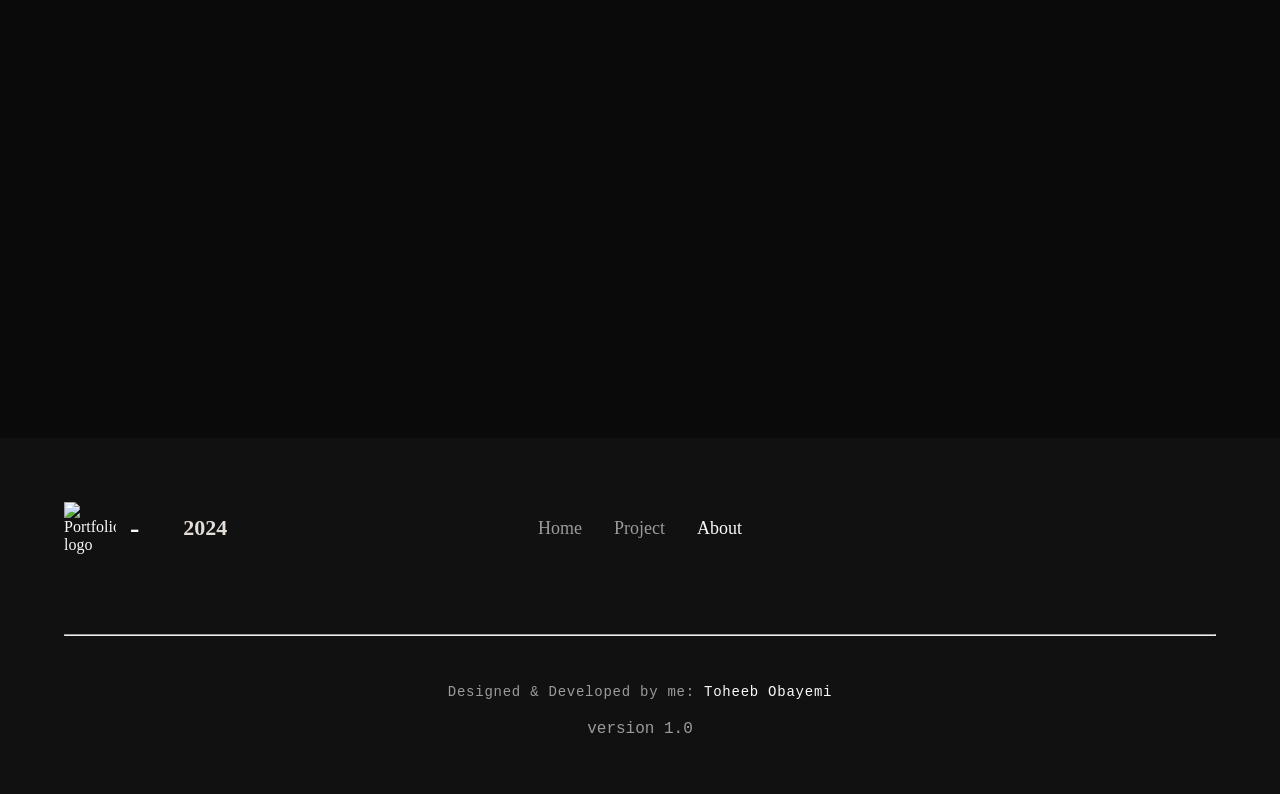
==== commit 8a3f4c65: "minor changes" ====
--- a/about.html
+++ b/about.html
@@ -61,7 +61,7 @@
             </div>
             <h2>Toheeb Obayemi</h2>
             <p>
-              Hello! I'm a creative frontend engineer with a passion for both
+              Hello! I'm a pragmatic Frontend & UX engineer with a passion for both
               design and development. With a degree in Computer
               Science and 2 years of hands-on experience, I've honed my skills
               in Figma, HTML, CSS, JavaScript and the other range of tools
--- a/about.css
+++ b/about.css
@@ -0,0 +1,746 @@
+/* CSS Resets */
+
+* {
+  margin: 0;
+  padding: 0;
+  box-sizing: border-box;
+}
+
+img {
+  display: block;
+  width: 100%;
+}
+
+html {
+  font-size: 16px;
+  font-family: "CabinetGrotesk-Variable";
+  scroll-behavior: smooth;
+}
+
+body {
+  background-color: var(--bgVeryDark);
+  color: var(--primWhite);
+}
+
+main {
+  width: 100%;
+}
+
+/* End of CSS Resets */
+
+/* Style Guide */
+
+/* Colors */
+
+:root {
+  --primary: #713fc8;
+  --primaryHover: #7d3fea;
+  --primDark: #2a046c;
+  --secondary: #d3baff;
+  --gradientHero: -webkit-linear-gradient(#d4bcfe, #fd8dc5);
+  --gradientSlider: -webkit-linear-gradient(#eadeff, #ffd8ec);
+  --gradientTag: -webkit-linear-gradient(#eadeff, #fe9fee);
+  --gradientCard: linear-gradient(#18203d, #0b0e1a);
+  --graidentCardSmall: linear-gradient(#D3D8E2 70%, #d6bcff);
+  --bgVeryDark: #0a0a0a;
+  --bgDark: #111111;
+  --primWhite: #fafafa;
+  --headingWhite: #e4ded7;
+  --secondWhite: #e5e5e5;
+  --inactive: #9b9b9b;
+  --paragWhiteOne: #b5b5b5;
+  --paragWhiteTwo: #dadada;
+}
+
+/* Font */
+
+@font-face {
+  font-family: "CabinetGrotesk-Variable";
+  src: url("./assets/fonts/CabinetGrotesk-Variable.ttf") format("truetype");
+  font-weight: 100 900;
+  font-display: swap;
+  font-style: normal;
+}
+
+/* End of Style Guide */
+
+/* Components */
+
+/* Buttons Components */
+
+.primary-btn:hover {
+  transform: scale(0.93);
+  background-color: var(--primaryHover);
+  font-weight: 500;
+}
+
+.primary-btn {
+  width: fit-content;
+  display: flex;
+  align-items: center;
+  gap: 8px;
+  font-size: 18px;
+  letter-spacing: 1px;
+  padding: 12px 20px;
+  background-color: var(--primary);
+  color: var(--primWhite);
+  border: none;
+  border-radius: 8px;
+  cursor: pointer;
+  transition: all 0.3s ease-in-out;
+
+  > img {
+    width: 20px;
+  }
+}
+
+.secondary-btn:hover {
+  transform: scale(0.93);
+  border-color: var(--primWhite);
+  font-weight: 500;
+}
+
+.secondary-btn {
+  width: fit-content;
+  display: flex;
+  align-items: center;
+  gap: 8px;
+  font-size: 18px;
+  letter-spacing: 1px;
+  padding: 12px 20px;
+  background-color: transparent;
+  border: 1.5px solid var(--primary);
+  color: var(--primWhite);
+  border-radius: 8px;
+  cursor: pointer;
+  transition: all 0.3s ease-in-out;
+
+  > img {
+    width: 20px;
+  }
+}
+
+.tert-btn {
+  display: flex;
+  align-items: center;
+  gap: 8px;
+  font-size: 18px;
+  font-weight: 500;
+  text-decoration: underline;
+  text-underline-offset: 3px;
+  color: var(--primWhite);
+
+  > img {
+    width: 20px;
+  }
+}
+
+.sect-btn {
+  margin-inline: auto;
+}
+
+.proj-btn {
+  margin-bottom: 16px;
+}
+
+/* Section Taglines and Headings Components */
+
+.current-page {
+  color: var(--primWhite);
+}
+
+.inactive-page:hover {
+  color: var(--paragWhiteOne);
+  text-decoration: underline;
+  text-underline-offset: 5px;
+}
+.inactive-page {
+  color: var(--inactive);
+}
+
+.sect-heading {
+  > h2 {
+    font-size: 44px;
+    font-weight: 500;
+    margin-bottom: 64px;
+    color: var(--headingWhite);
+  }
+}
+
+.section-tag {
+  display: flex;
+  flex-direction: row;
+  align-items: center;
+  gap: 12px;
+
+  > p {
+    font-size: 24px;
+    background: var(--gradientHero);
+    -webkit-background-clip: text;
+    -webkit-text-fill-color: transparent;
+    background-clip: text;
+    margin-bottom: 8px;
+  }
+}
+
+.sect-line {
+  height: 2px;
+  border-radius: 20px;
+  -webkit-text-fill-color: var(--bgVeryDark);
+  -webkit-text-stroke: 4px transparent;
+  /* -webkit-background-clip: text; */
+  background: var(--gradientTag);
+}
+
+.contact-heading {
+  margin-bottom: 40px;
+
+  .contact-tag {
+    display: flex;
+    flex-direction: row;
+    align-items: center;
+    gap: 12px;
+
+    > p {
+      font-size: 24px;
+      background: var(--gradientHero);
+      -webkit-background-clip: text;
+      -webkit-text-fill-color: transparent;
+      background-clip: text;
+      margin-bottom: 8px;
+    }
+
+    > hr {
+      max-width: 630px;
+      width: 100%;
+    }
+  }
+
+  > h2 {
+    font-size: 48px;
+    font-weight: 500;
+    margin-bottom: 16px;
+    color: var(--headingWhite);
+  }
+
+  > .contact-parag {
+    font-size: 20px;
+    color: var(--paragWhiteOne);
+  }
+}
+
+/* Work Process Cards Component */
+
+.work-card {
+  padding: 32px 24px 56px 24px;
+  border-radius: 8px;
+  background: var(--gradientCard);
+
+  > .work-heading {
+    display: flex;
+    gap: 12px;
+    align-items: center;
+    margin-bottom: 24px;
+
+    > h2 {
+      font-size: 28px;
+      font-weight: 500;
+      color: var(--primWhite);
+      color: var(--headingWhite);
+    }
+  }
+
+  > .work-parag {
+    max-width: 280px;
+    font-size: 18px;
+    font-weight: 300;
+    line-height: 24px;
+    color: var(--paragWhiteTwo);
+  }
+}
+
+.work-process-number {
+  width: 40px;
+  margin-bottom: 48px;
+}
+
+.work-process-icon {
+  width: 40px;
+}
+
+/* Tools Card Component*/
+
+.tool-card {
+  background: var(--graidentCardSmall);
+  color: var(--primDark);
+  width: 202px;
+  padding: 16px 12px;
+  border-radius: 10px;
+
+  > .tool {
+    display: flex;
+    justify-content: center;
+    align-items: center;
+    gap: 14px;
+
+    > .tool-icon-fig {
+      width: 24px;
+    }
+
+    > .tool-icon {
+      width: 44px;
+    }
+
+    > .tool-tag {
+      font-size: 24px;
+      font-weight: 600;
+    }
+  }
+}
+
+/* End of Components */
+
+/* Header Section */
+
+header {
+  padding: 26px 56px;
+  width: 100%;
+  background-color: rgba(10, 10, 10, 40%);
+  box-shadow: 0px 1px 2px rgba(124, 124, 124, 40%);
+  position: fixed;
+  z-index: 1000;
+  backdrop-filter: blur(50px);
+}
+
+nav {
+  display: grid;
+  grid-template-columns: 0.75fr 1fr 0.75fr;
+  width: 100%;
+  gap: 16px;
+}
+
+.portfolio-logo {
+  display: flex;
+  justify-content: flex-start;
+  align-items: center;
+
+  > img {
+    width: 52px;
+  }
+}
+
+.nav-links {
+  display: flex;
+  justify-content: center;
+  align-items: center;
+  gap: 32px;
+
+  > li {
+    list-style-type: none;
+
+    > a {
+      text-decoration: none;
+      font-size: 18px;
+      font-weight: 500;
+    }
+  }
+}
+
+.nav-right {
+  display: flex;
+  justify-content: flex-end;
+
+  > .header-btn:hover {
+    transform: scale(0.93);
+  }
+
+  > .header-btn {
+    text-decoration: none;
+    width: fit-content;
+    display: flex;
+    align-items: center;
+    gap: 8px;
+    padding: 12px 20px;
+    background-color: transparent;
+    color: var(--primWhite);
+    border: 1px solid var(--secondWhite);
+    border-radius: 10px;
+    font-size: 18px;
+    transition: all 0.3s ease-in-out;
+
+    > img {
+      width: 20px;
+    }
+  }
+}
+/* End of Header Section */
+
+/* About me Section */
+
+.about {
+  padding: 240px 0 48px 60px;
+
+  hr {
+    max-width: 200px;
+    width: 100%;
+  }
+}
+
+.toheeb {
+  display: flex;
+  justify-content: space-between;
+
+  > .toheeb-img {
+    max-width: 560px;
+    width: 100%;
+
+    >img {
+      border-radius: 24px;
+    }
+  }
+
+}
+
+.mobile-img-toheeb {
+  display: none;
+}
+
+.about-content {
+  > h2 {
+    font-size: 44px;
+    font-weight: 500;
+    margin-bottom: 20px;
+    color: var(--primWhite);
+    color: var(--headingWhite);
+  }
+
+  > p {
+    font-size: 24px;
+    font-weight: 300;
+    line-height: 1.5;
+    max-width: 475px;
+    margin-bottom: 24px;
+    color: var(--paragWhiteOne);
+  }
+}
+
+.about-buttons {
+  display: flex;
+  gap: 30px;
+  margin-top: 48px;
+}
+/* End of About Section */
+
+/* Tools & Stack Section*/
+
+.tools {
+  padding: 80px 64px;
+
+  hr {
+    max-width: 490px;
+    width: 100%;
+  }
+}
+
+.tools-grid {
+  display: grid;
+  grid-template-columns: repeat(5, 1fr);
+  column-gap: 34px;
+  row-gap: 38px;
+  max-width: 1152px;
+}
+
+/* End of Tools & Stack Section */
+
+/* Contact section */
+
+.contact {
+  padding: 100px 64px 120px 64px;
+}
+
+.contact-btn {
+  display: flex;
+  align-items: center;
+  gap: 40px;
+
+  > .email:hover {
+    transform: scale(0.93);
+  }
+
+  > .email {
+    display: flex;
+    align-items: center;
+    gap: 12px;
+    transition: all 0.5s ease-in-out;
+
+    > img {
+      width: 40px;
+    }
+
+    > a:hover {
+      color: #e9dff9;
+    }
+
+    > a {
+      font-size: 36px;
+      font-weight: 500;
+      letter-spacing: 1px;
+      color: var(--secondary);
+      text-underline-offset: 8px;
+      transition: all 0.2s ease-in-out;
+    }
+  }
+
+  > .phone:hover {
+    transform: scale(0.93);
+  }
+
+  .phone {
+    display: flex;
+    align-items: center;
+    gap: 12px;
+    transition: all 0.5s ease-in-out;
+
+    > img {
+      width: 40px;
+    }
+
+    > a:hover {
+      color: #e9dff9;
+    }
+
+    > a {
+      font-size: 36px;
+      font-weight: 500;
+      letter-spacing: 1px;
+      color: var(--secondary);
+      text-underline-offset: 8px;
+      transition: all 0.2s ease-in-out;
+    }
+  }
+}
+
+/* End of Contact Section */
+
+/* Footer Section*/
+
+footer {
+  padding: 64px 64px 56px 64px;
+  background-color: var(--bgDark);
+
+  > hr {
+    color: #474747;
+    margin-bottom: 48px;
+  }
+}
+
+.footer-nav {
+  display: grid;
+  grid-template-columns: 0.75fr 1fr 0.75fr;
+  width: 100%;
+  gap: 16px;
+  margin-bottom: 80px;
+}
+
+.footer-portfolio-logo {
+  display: flex;
+  justify-content: flex-start;
+  align-items: center;
+  gap: 14px;
+
+  > img {
+    width: 52px;
+  }
+
+  > span {
+    font-size: 28px;
+    font-weight: 600;
+  }
+
+  > p {
+    display: flex;
+    align-items: center;
+    gap: 6px;
+    font-size: 22px;
+
+    > .copyright-icon {
+      width: 24px;
+    }
+  }
+}
+
+.footer-nav-links {
+  display: flex;
+  justify-content: center;
+  align-items: center;
+  gap: 32px;
+
+  > li {
+    list-style-type: none;
+
+    > a {
+      text-decoration: none;
+      font-size: 18px;
+      font-weight: 500;
+    }
+  }
+}
+
+.footer-nav-right {
+  display: flex;
+  align-items: center;
+  justify-content: flex-end;
+  gap: 28px;
+
+  > .footer-github-icon {
+    width: 36px;
+  }
+  > a {
+    width: 28px;
+  }
+}
+
+.dev {
+  font-family: "Courier New", Courier, monospace;
+  font-size: 14px;
+  letter-spacing: 0.75px;
+  text-align: center;
+  color: var(--inactive);
+
+  > a {
+    text-decoration: none;
+    color: var(--primWhite);
+  }
+}
+
+/* End of Footer Section */
+
+/* Start of About me Scroll Animation */
+
+.about-content {
+  animation: about-hero-left;
+  animation-duration: 1s;
+  animation-timing-function: ease;
+}
+
+.toheeb-img {
+  animation: about-hero-right;
+  animation-duration: 1s;
+  animation-timing-function: ease;
+}
+
+@keyframes about-hero-left {
+  0% {
+    opacity: 0;
+    filter: blur(5px);
+    transform: translateX(-100%);
+  }
+
+  100% {
+    opacity: 1;
+    filter: blur(0px);
+    transform: translateX(0);
+  }
+}
+
+@keyframes about-hero-right {
+  0% {
+    opacity: 0;
+    filter: blur(5px);
+    transform: translateX(100%);
+  }
+
+  100% {
+    opacity: 1;
+    filter: blur(0px);
+    transform: translateX(0);
+  }
+}
+
+.about-p-two.animate {
+  opacity: 0;
+  filter: blur(5px);
+  transform: translateY(20%);
+  transition: .7s;
+}
+
+.about-p-two.in-view {
+  opacity: 1;
+  filter: blur(0px);
+  transform: translateY(0);
+}
+
+.about-p-three.animate {
+  opacity: 0;
+  filter: blur(5px);
+  transform: translateY(20%);
+  transition: .7s;
+}
+
+.about-p-three.in-view {
+  opacity: 1;
+  filter: blur(0px);
+  transform: translateY(0);
+}
+
+.about-buttons.animate {
+  opacity: 0;
+  filter: blur(5px);
+  transform: translateY(100%);
+  transition: .7s;
+}
+
+.about-buttons.in-view {
+  opacity: 1;
+  filter: blur(0px);
+  transform: translateY(0);
+  
+}
+
+/* End of About Section Styles */
+
+/* About Section Mobile Media Query */
+
+@media (max-width: 500px) {
+
+  .about {
+      padding: 220px 24px 68px 24px;
+  }
+
+  .toheeb {
+      flex-direction: column;
+      gap: 48px;
+      /* align-items: space-between; */
+  }
+
+  .about-content {
+      > p {
+          font-size: 20px;
+      }
+  }
+
+  .web-img-toheeb {
+      display: none;
+  }
+
+  .mobile-img-toheeb {
+      display: block;
+
+      >img {
+        border-radius: 12px;
+      }
+  }
+
+  .buttons {
+    display: block;
+}
+
+.about-buttons .primary-btn {
+    width: 100%;
+}
+
+.about-buttons .secondary-btn {
+    display: none;
+}
+
+}
--- a/style.css
+++ b/style.css
@@ -442,7 +442,7 @@
   }
 
   >h1 {
-    font-size: 56px;
+    font-size: 68px;
     font-weight: 800;
     max-width: fit-content;
     width: 100%;
@@ -457,7 +457,7 @@
   }
 
   >h2 {
-    font-size: 56px;
+    font-size: 68px;
     font-weight: 800;
     max-width: fit-content;
     width: 100%;
@@ -477,6 +477,8 @@
     margin-bottom: 40px;
     color: var(--paragWhiteOne);
     line-height: 1.5;
+    max-width: 1100px;
+    width: 100%;
   }
 }
 
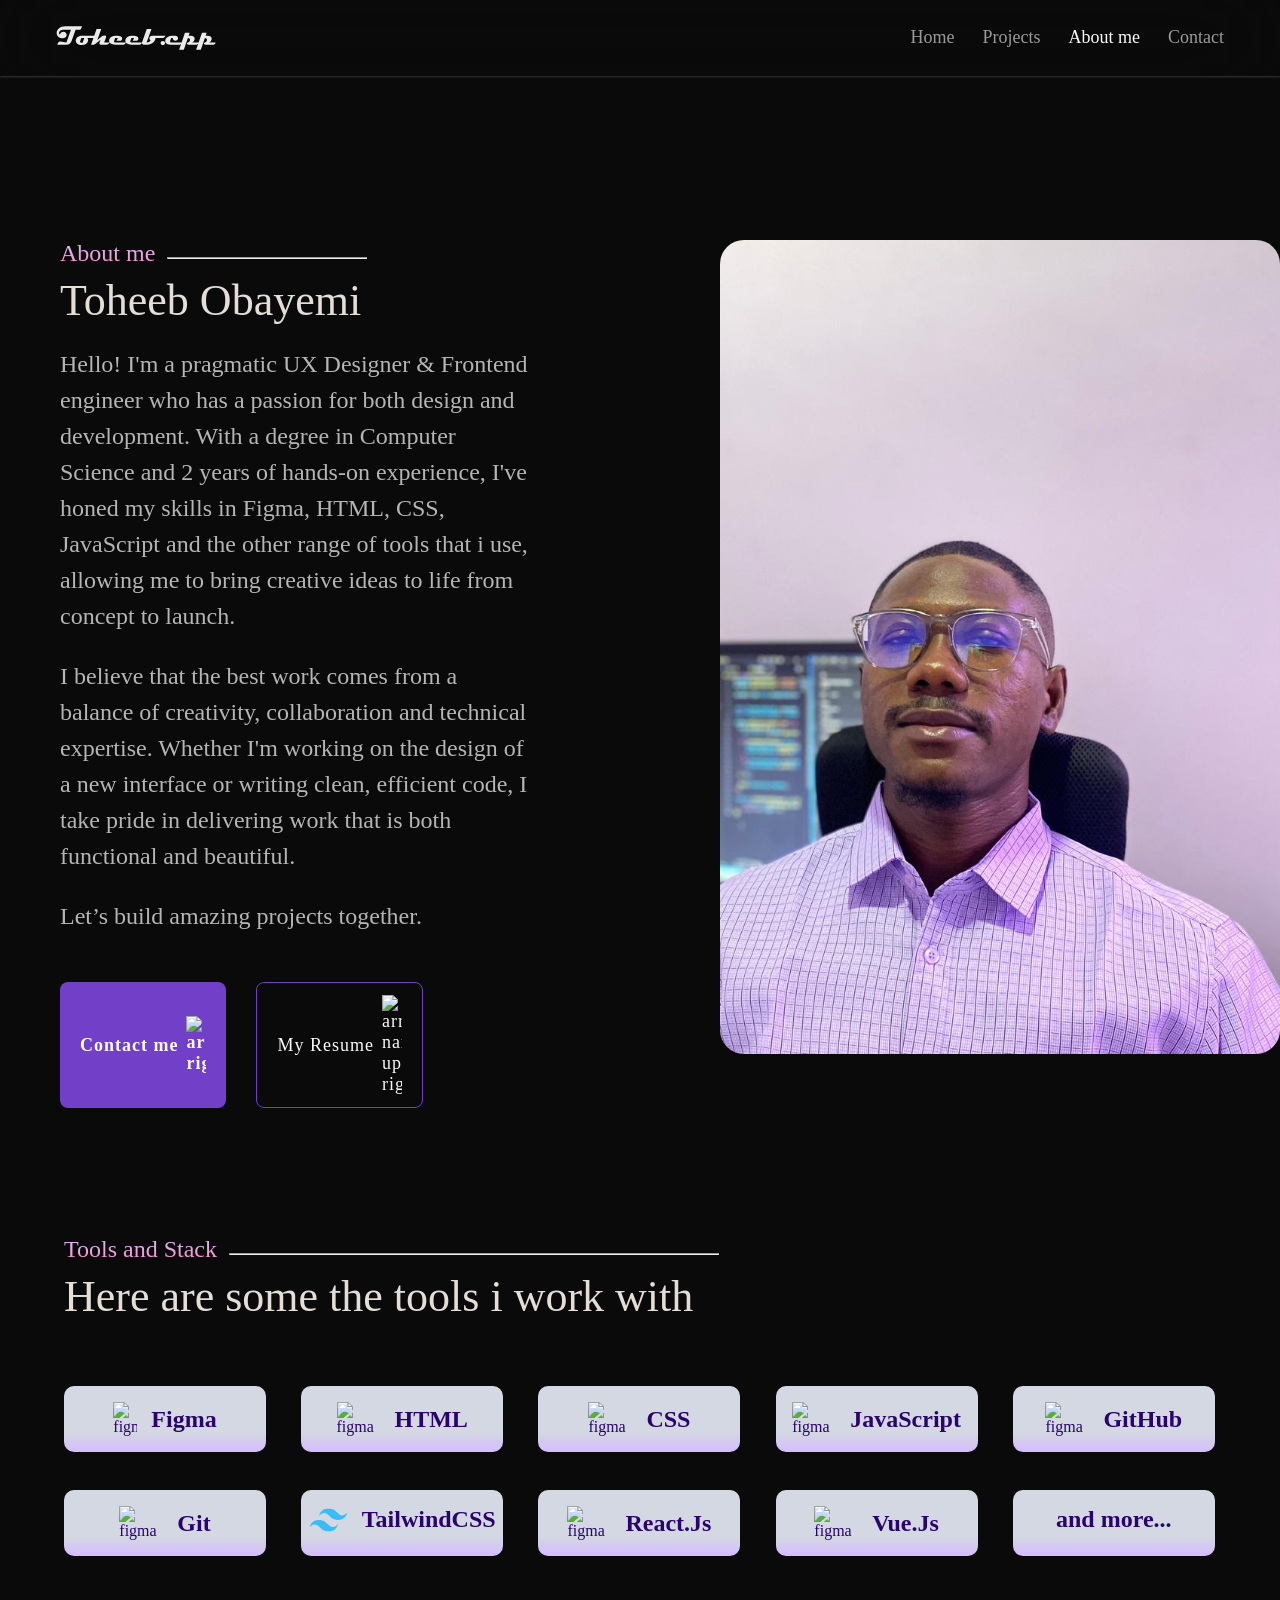
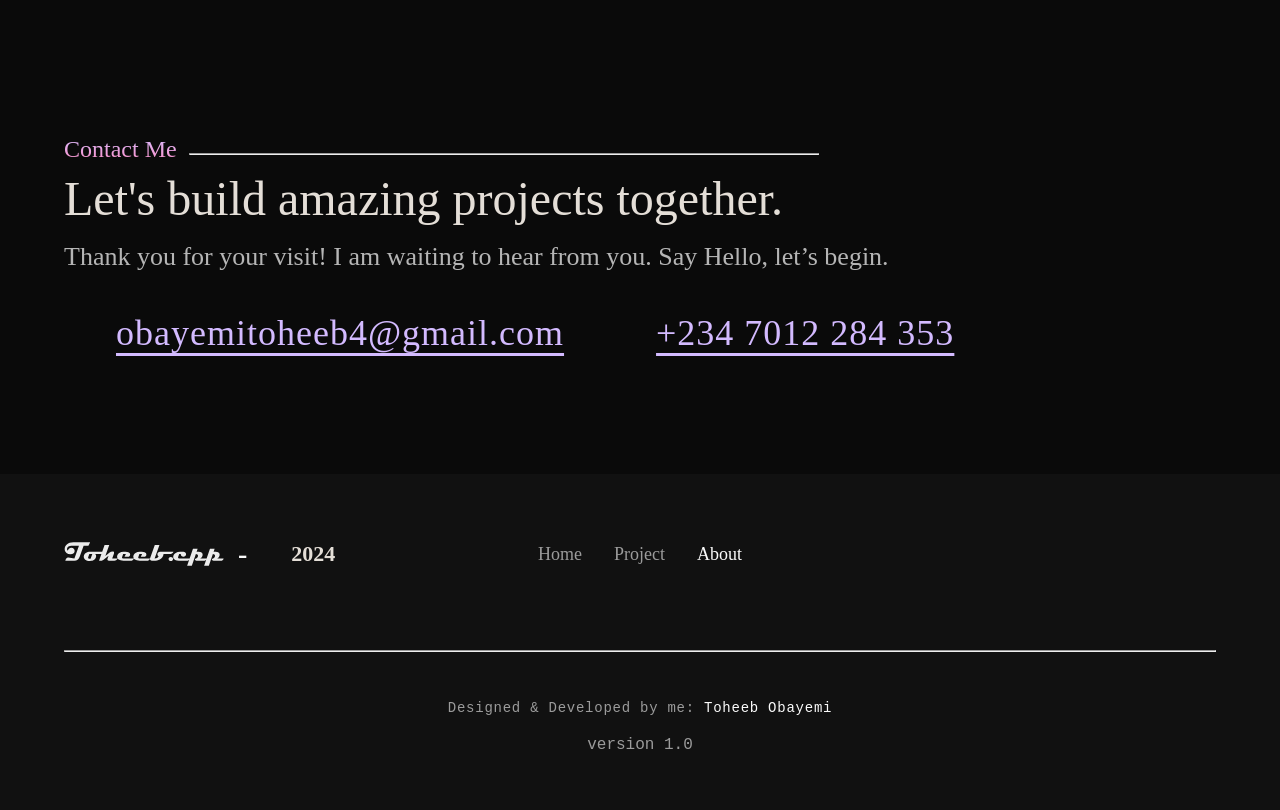
==== commit 5bc5574d: "minor changes" ====
--- a/about.html
+++ b/about.html
@@ -18,17 +18,12 @@
       <div class="portfolio-logo">
         <img src="./assets/images/CPP.svg" alt="Portfolio logo" />
       </div>
-
       <ul class="nav-links">
-        <li><a href="./index.html" class="inactive-page">Home</a></li>
-        <li><a href="" class="inactive-page">Projects</a></li>
-        <li><a href="./about.html" class="current-page">About me</a></li>
+        <li><a href="./index.html" class="inactive-page home-page">Home</a></li>
+        <li><a href="./index.html#project-sect" class="inactive-page project-page">Projects</a></li>
+        <li><a href="./about.html" class="current-page about-page">About me</a></li>
+        <li><a href="#contact-sect" class="inactive-page contact-page">Contact</a></li>
       </ul>
-      <div class="nav-right">
-        <a href="#" class="header-btn">
-          My Resume
-        </a>
-      </div>
     </nav>
     <nav class="mobile-nav">
       <img src="./assets/images/CPP.svg" alt="CPP logo">
@@ -40,9 +35,9 @@
           <div class="f-screen-menu">
             <ul class="mobile-links">
               <li><a href="./index.html" class="inactive-page mobile-navi-link">Home</a></li>
-              <li><a href="#project-sect" class="inactive-page mobile-navi-link">Projects</a></li>
+              <li><a href="./index.html#project-sect" class="inactive-page mobile-navi-link">Projects</a></li>
               <li><a href="./about.html" class="current-page mobile-navi-link">About me</a></li>
-              <li><a href="#" class="inactive-page mobile-navi-link">My Resume</a></li>
+              <li><a href="#contact-sect" class="inactive-page mobile-navi-link">Contact</a></li>
             </ul>
           </div>
         </div>
@@ -61,7 +56,7 @@
             </div>
             <h2>Toheeb Obayemi</h2>
             <p>
-              Hello! I'm a pragmatic Frontend & UX engineer with a passion for both
+              Hello! I'm a pragmatic UX Designer & Frontend engineer who has a passion for both
               design and development. With a degree in Computer
               Science and 2 years of hands-on experience, I've honed my skills
               in Figma, HTML, CSS, JavaScript and the other range of tools
@@ -141,8 +136,8 @@
           </div>
           <div class="tool-card card-seven animate">
             <div class="tool">
-              <img src="./assets/images/icons/logos_wordpress.svg" alt="figma" class="tool-icon" />
-              <p class="tool-tag">WordPress</p>
+              <img src="./assets/images/icons/logos_tailwind.svg" alt="figma" class="tool-icon" />
+              <p class="tool-tag">TailwindCSS</p>
             </div>
           </div>
           <div class="tool-card card-eight animate">
@@ -185,7 +180,7 @@
         <div class="contact-btn animate">
           <div class="email">
             <img src="./assets/images/icons/email-icon.svg" alt="" />
-            <a href="#">toheebobayemi@gmail.com</a>
+            <a href="mailto:toheebobayemi@gmail.com">obayemitoheeb4@gmail.com</a>
           </div>
           <div class="phone">
             <img src="./assets/images/icons/phone-icon.svg" alt="" />
@@ -224,7 +219,7 @@
         class="copyright-icon-mobile">version 1.0</p>
   </footer>
   <!-- End of Footer section -->
+
   <script src="./script.js"></script>
 </body>
-
 </html>
--- a/about.css
+++ b/about.css
@@ -323,9 +323,10 @@
   display: flex;
   justify-content: flex-start;
   align-items: center;
+  max-width: 160px;
 
   > img {
-    width: 52px;
+    width: 100%;
   }
 }
 
@@ -547,9 +548,10 @@
   justify-content: flex-start;
   align-items: center;
   gap: 14px;
+  max-width: 160px;
 
   > img {
-    width: 52px;
+    width: 100%;
   }
 
   > span {
--- a/style.css
+++ b/style.css
@@ -29,9 +29,8 @@
 
 main {
   width: 100%;
-  max-width: 1440px;
-  margin: 0 auto;
-}
+}
+
 /* End of CSS Resets */
 
 
@@ -143,10 +142,16 @@
 .tert-btn {
   font-size: 18px;
   font-weight: 500;
-  text-decoration: underline;
+  text-decoration: none;
   text-underline-offset: 3px;
   color: var(--primWhite);
   margin-bottom: 16px;
+  display: flex;
+  align-items: center;
+  gap: 8px;
+  /* margin-right: 12px; */
+
+  
 }
 
 .sect-btn {
@@ -155,6 +160,7 @@
 
 .proj-btn {
   display: inline-block;
+  display: flex;
 }
 
 /* Section Taglines and Headings Components */
@@ -324,8 +330,6 @@
 }
 
 /* End of Components */
-
-
 
 /* Header Section */
 
@@ -338,14 +342,14 @@
   z-index: 1000;
   backdrop-filter: blur(50px);
   -webkit-backdrop-filter: blur(50px);
-
 }
 
 .web-nav {
-  display: grid;
-  grid-template-columns: 0.75fr 1fr 0.75fr;
+  display: flex;
+  justify-content: space-between;
   width: 100%;
-  gap: 16px;
+  max-width: 1440px;
+  margin: 0 auto;
 }
 
 .mobile-nav {
@@ -360,9 +364,10 @@
   display: flex;
   justify-content: flex-start;
   align-items: center;
+  max-width: 160px;
 
   >img {
-    width: 52px;
+    width: 100%  
   }
 }
 
@@ -383,9 +388,7 @@
   }
 }
 
-
-
-.nav-right {
+/* .nav-right {
   display: flex;
   justify-content: flex-end;
 
@@ -414,18 +417,20 @@
       width: 20px;
     }
   }
-}
+} */
 
 /* End of Header Section */
 
 
 /* Hero Section */
 
+
 #hero-sect {
-  background-color: rgba(10, 10, 10, 90%);
-  /* background-image: url('./assets/images/six-hero-img.png'); */
+  background-color: rgba(10, 10, 10, 98%);
+  /* background-color: rgba(17, 17, 17, 90%); */
+  background-image: url('./assets/images/6WoO.gif');
   background-blend-mode: overlay;
-  background-position: right top;
+  background-position: center;
   background-size: cover;
   background-repeat: no-repeat;
 }
@@ -433,6 +438,9 @@
 .hero {
   padding: 190px 64px 68px 64px;
   color: var(--primWhite);
+  width: 100%;
+  max-width: 1440px;
+  margin: 0 auto;
   /* color: var(--headingWhite); */
 
   >.hero-p {
@@ -491,8 +499,6 @@
 
 
 /* Slider section */
-
-/* Test Slider */
 
 #slider-sect {
   scroll-behavior: smooth;
@@ -596,69 +602,147 @@
   }
 }
 
+.p-mobile {
+  display: none;
+}
+
+.p-web {
+  display: block;
+}
+
+#project-sect {
+  width: 100%;
+  max-width: 1440px;
+  margin: 0 auto;
+}
 
 .project-list {
+  display: flex;
+  flex-direction: column;
+  /* grid-template-columns: repeat(auto-fit, minmax(350px, 1fr)); */
+  gap: 64px;
+  margin-bottom: 56px;
+}
+
+.project-item:hover {
+  opacity: 1;
+  /* border: 1px solid rgb(163, 118, 240); */
+  /* box-shadow: 0 0 12px -1px rgba(163, 118, 240, 0.4); */
+  transform: scale(0.99);
+}
+
+.project-item {
+  position: relative;
+  overflow: hidden;
   display: grid;
-  grid-template-columns: repeat(auto-fit, minmax(350px, 1fr));
-  gap: 18px;
-  margin-bottom: 56px;
-}
-
-.project-item:hover {
-  opacity: 1;
-  border: 1px solid rgb(163, 118, 240);
-  box-shadow: 0 0 12px -1px rgba(163, 118, 240, 0.4);
-  transform: scale(0.99);
-}
-
-.project-item {
+  grid-template-columns: 1fr 1fr;
+  gap: 80px;
   background-color: var(--bgDark);
-  border: 1px solid var(--inactive);
-  padding: 18px;
-  max-width: 420px;
+  background-color: #212531;
+  /* padding: 18px; */
+  /* max-width: 420px; */
   width: 100%;
-  border-radius: 8px;
+  border-radius: 24px;
   opacity: 0.9;
   transition: all .2s ease-in-out;
 
-  >h3 {
-    font-size: 22px;
-    font-weight: 500;
+  h3 {
+    font-size: 40px;
+    font-weight: 700;
     color: var(--primWhite);
     margin-bottom: 10px;
   }
 
-  >.proj-subheading {
+  .proj-subheading {
     color: var(--paragWhiteOne);
-    margin-bottom: 36px;
+    /* margin-bottom: 36px; */
     font-size: 18px;
   }
 }
 
+.image-box {
+position: relative;
+overflow: hidden;
+/* height: 450px; */
+margin-top: 46px;
+/* margin-top: auto; */
+margin-left: -110px;
+max-width: 750px;
+}
+ 
+.project-item-box-2 .image-box {
+  position: relative;
+  overflow: hidden;
+  order: 2;
+  /* height: 450px; */
+  margin-top: 46px;
+  /* margin-top: auto; */
+  margin-left: 0;
+  margin-right: -56px;
+  max-width: 750px;
+  }
+
 .project-img {
-  margin-bottom: 30px;
+width: 100%;
 }
 
 .tags {
   display: flex;
 
-  gap: 10px;
-  margin-bottom: 18px;
+  gap: 12px;
+  margin-bottom: 32px;
 
   >p {
-    font-size: 14px;
+    font-size: 16px;
     border: 1px solid var(--inactive);
-    border-radius: 18px;
+    border-radius: 8px;
     padding: 2px 10px;
     color: var(--inactive);
     vertical-align: middle;
   }
 }
 
+.project-details {
+display: flex;
+flex-direction: column;
+gap: 18px;
+margin-right: 48px;
+margin-top: auto;
+margin-bottom: 32px;
+max-width: 480px;
+}
+
+.project-item-box-2 .project-details {
+  display: flex;
+  flex-direction: column;
+  gap: 18px;
+  margin-left: 48px;
+  margin-top: auto;
+  margin-bottom: 32px;
+  max-width: 480px;
+  }
+
+.project-details-top {
+  display: flex;
+  flex-direction: column;
+  gap: 8px;
+}
+
+.project-item-btn {
+  display: flex;
+  gap: 32px;
+}
+
 /* End of Project Section */
 
 
 /* Work Process Section */
+
+#work-process-sect {
+  width: 100%;
+  max-width: 1440px;
+  margin: 0 auto;
+}
 
 .work-process {
   padding: 80px 64px;
@@ -672,6 +756,8 @@
 .work-card-list {
   display: grid;
   grid-template-columns: repeat(3, 350px);
+  grid-template-columns: repeat(3, 1fr);
+
   column-gap: 48px;
   row-gap: 48px;
   margin-bottom: 48px;
@@ -680,6 +766,12 @@
 /* End of Work Section */
 
 /* Start of Testimonials */
+
+#testimonial-sect {
+  max-width: 1440px;
+  width: 100%;
+  margin: 0 auto;
+}
 
 .testimonial {
   padding: 80px 60px;
@@ -767,6 +859,12 @@
 
 /* Tools & Stack Section*/
 
+#tools-sect {
+  max-width: 1440px;
+  width: 100%;
+  margin: 0 auto;
+}
+
 .tools {
   padding: 80px 64px;
 
@@ -787,6 +885,12 @@
 /* End of Tools & Stack Section */
 
 /* Contact section */
+
+#contact-sect {
+  max-width: 1440px;
+  width: 100%;
+  margin: 0 auto;
+}
 
 .contact {
   padding: 100px 64px 120px 64px;
@@ -862,6 +966,9 @@
 footer {
   padding: 64px 64px 56px 64px;
   background-color: var(--bgDark);
+  max-width: 1440px;
+  width: 100%;
+  margin: 0 auto;
 
   >.footer-line {
     color: #474747;
@@ -882,9 +989,10 @@
   justify-content: flex-start;
   align-items: center;
   gap: 14px;
+  max-width: 160px;
 
   >img {
-    width: 52px;
+    width: 100%;
   }
 
   >span {
@@ -1368,7 +1476,6 @@
 }
 
 
-
 /* Hero Animation */
 
 @keyframes hero-parag {
@@ -1462,4 +1569,6 @@
 }
 
 
-/* End of Hero Animation */+/* End of Hero Animation */
+
+/* End of all Animations */
--- a/responsive.css
+++ b/responsive.css
@@ -0,0 +1,3332 @@
+@media (max-width: 500px) {
+
+    body {
+        max-width: 500px;
+        width: 100%;
+    }
+
+    /* Mobile Nav Bar */
+
+    header {
+        padding: 24px 0px;
+        position: fixed;
+        max-width: 500px;
+        width: 100%;
+    }
+
+    .web-nav {
+        display: none;
+    }
+
+    .mobile-nav {
+        display: flex;
+        justify-content: space-between;
+        align-items: center;
+        padding: 0 24px;
+
+        >img {
+            width: 140px;
+        }
+    }
+
+    /* .mb-nav-right {
+
+    } */
+
+    .mb-btn-trigger {
+        width: 28px;
+        position: relative;
+        z-index: 400;
+    }
+
+    .mobile-nav-btn,
+    .mobile-nav-btn::before,
+    .mobile-nav-btn::after {
+        width: 100%;
+        height: 3px;
+        background-color: #f4effb;
+        position: absolute;
+        border-radius: 4px;
+        z-index: 500;
+    }
+
+    .mobile-nav-btn {
+        transition: 0.1s ease;
+    }
+
+    .mobile-nav-btn::before {
+        content: "";
+        margin-top: -9px;
+        transition: 0.3s ease;
+    }
+
+    .mobile-nav-btn::after {
+        content: "";
+        margin-top: 9px;
+        transition: 0.3s ease;
+    }
+
+    /* Mobile Menu Toggle */
+
+    .rotate.mb-btn-trigger .mobile-nav-btn::before {
+        margin-top: 0px;
+        transform: rotate(-45deg);
+    }
+
+    .rotate.mb-btn-trigger .mobile-nav-btn {
+        background-color: transparent;
+    }
+
+    .rotate.mb-btn-trigger .mobile-nav-btn::after {
+        margin-top: 0px;
+        transform: rotate(45deg);
+    }
+
+    /* Nav links content */
+
+    .f-screen-wrapper {
+        margin-top: 50px;
+        /* transform: translate(0px, 0px); */
+        display: none;
+        width: 100%;
+        height: 100%;
+        position: fixed;
+        inset: 0% auto auto 0%;
+        background-color: #0a0a0a;
+    }
+
+    .f-screen-menu {
+        overflow: hidden;
+        flex-direction: column;
+        justify-content: space-between;
+        align-items: flex-start;
+        width: 100%;
+        height: 100dvh;
+        display: flex;
+        position: static;
+        inset: 0% auto auto 0%;
+        background-color: #0a0a0a;
+    }
+
+    .mobile-links {
+        display: flex;
+        flex-direction: column;
+        background-color: #0a0a0a;
+        padding: 0 24px;
+        margin-top: 160px;
+        width: 100%;
+        height: 100dvh;
+        /* z-index: 20; */
+        /* display: none; */
+
+        >li {
+            list-style-type: none;
+            margin-bottom: 20px;
+
+            >a {
+                text-decoration: none;
+                font-size: 48px;
+                font-weight: 600;
+            }
+        }
+    }
+
+    /* End of Nav links */
+
+    /* Slider Styles */
+    #slider-sect {
+        max-width: 500px;
+        overflow: hidden;
+        display: none;
+    }
+
+    .container {
+        width: 100%;
+        padding-top: 40px;
+        padding-bottom: 64px;
+        position: relative;
+    }
+
+    .first-slide {
+        font-size: 50px;
+        margin: 0 auto;
+        white-space: nowrap;
+        overflow: hidden;
+        position: absolute;
+        /* width: 100%; */
+    }
+
+    .words {
+        font-size: 50px;
+        margin: 0 auto;
+        white-space: nowrap;
+        overflow: hidden;
+        position: absolute;
+        /* border: 3px solid grey; */
+        /* max-width: 100%;
+    width: 100vw; */
+    }
+
+    /* End of Slider Styles */
+
+    /* Start of Components */
+
+    .sect-heading {
+        /* background-color: yellow; */
+        width: fit-content;
+
+        .section-tag {
+            display: flex;
+            flex-direction: row;
+            align-items: center;
+            gap: 12px;
+
+            >p {
+                font-size: 20px;
+                background: var(--gradientHero);
+                -webkit-background-clip: text;
+                -webkit-text-fill-color: transparent;
+                background-clip: text;
+                margin-bottom: 8px;
+            }
+        }
+
+        >h2 {
+            font-size: 32px;
+            font-weight: 500;
+            margin-bottom: 32px;
+            color: var(--headingWhite);
+        }
+    }
+
+    .sect-line {
+        display: none;
+    }
+
+    /* End of Components */
+
+    /* Hero Section */
+
+    .hero {
+        padding: 220px 24px 68px 24px;
+        margin-bottom: 56px;
+
+        >.hero-p {
+            font-size: 16px;
+            font-weight: 300;
+        }
+
+        >h1 {
+            font-size: 36px;
+        }
+
+        >h2 {
+            font-size: 36px;
+            margin-bottom: 16px;
+        }
+
+        >.hero-p2 {
+            font-size: 20px;
+            font-weight: 300;
+            color: var(--secondWhite);
+        }
+
+
+    }
+
+    .buttons {
+        display: block;
+    }
+
+    .primary-btn {
+        width: 100%;
+    }
+
+    .buttons .secondary-btn {
+        display: none;
+    }
+
+    /* End of Hero Section */
+
+   /* Project Section Mobile */
+
+  .p-web {
+    display: none;
+  }
+
+  .p-mobile {
+    display: block;
+    padding: 0 24px;
+    margin-bottom: 56px;
+  }
+  
+  .project-mobile-list {
+    display: grid;
+    grid-template-columns: repeat(auto-fit, minmax(350px, 1fr));
+    gap: 40px;
+    margin-bottom: 56px;
+  }
+  
+  .project-mobile-item:hover {
+    opacity: 1;
+    border: 1px solid rgb(163, 118, 240);
+    box-shadow: 0 0 12px -1px rgba(163, 118, 240, 0.4);
+    transform: scale(0.99);
+  }
+  
+  .project-mobile-item {
+    background-color: var(--bgDark);
+    border: 1px solid var(--inactive);
+    padding: 18px;
+    max-width: 420px;
+    width: 100%;
+    border-radius: 8px;
+    opacity: 0.9;
+    transition: all .2s ease-in-out;
+  
+    >h3 {
+      font-size: 22px;
+      font-weight: 500;
+      color: var(--primWhite);
+      margin-bottom: 10px;
+    }
+  
+    >.proj-mobile-subheading {
+      color: var(--paragWhiteOne);
+      margin-bottom: 36px;
+      font-size: 18px;
+    }
+  }
+  
+  .project-img {
+    margin-bottom: 18px;
+  }
+  
+  .mobile-tags {
+    display: flex;
+    gap: 10px;
+    margin-bottom: 18px;
+  
+    >p {
+      font-size: 14px;
+      border: 1px solid var(--inactive);
+      border-radius: 8px;
+      padding: 2px 10px;
+      color: var(--inactive);
+      vertical-align: middle;
+    }
+  }
+
+  .project-links {
+    display: flex;
+    gap: 24px;
+
+    /* > a {
+        padding: 18px;
+        border: 1px solid #E3E3E3;
+        border-radius: 50%;
+        display: grid;
+    } */
+  }
+
+  .p-link {
+    width: 44px;
+    /* width: 100%; */
+  }
+  
+  /* End of Project Section */
+
+    /* Work Section */
+
+    .work-process {
+        padding: 24px 24px;
+    }
+
+    .work-card-list {
+        display: grid;
+        grid-template-columns: repeat(auto-fit, minmax(340px, 1fr));
+        gap: 32px;
+        margin-bottom: 48px;
+    }
+
+    /* End of Work section */
+
+    /* Testimonial */
+
+    .testimonial {
+        padding: 80px 24px;
+
+        hr {
+            max-width: 385px;
+            width: 100%;
+        }
+    }
+
+    .review-list {
+        display: grid;
+        grid-template-columns: repeat(auto-fit, minmax(350px, 1fr));
+        gap: 32px;
+        margin-bottom: 48px;
+    }
+
+    /* End of Testimonial */
+
+    /* Start of Tools section */
+
+    .tools {
+        padding: 24px 24px;
+    }
+
+    .tools-grid {
+        display: grid;
+        grid-template-columns: repeat(auto-fit, minmax(140px, 1fr));
+        column-gap: 20px;
+        row-gap: 20px;
+        max-width: 1152px;
+        width: 100%;
+    }
+
+    .tool-card {
+        width: 140px;
+
+        >.tool {
+            display: flex;
+            justify-content: center;
+            align-items: center;
+            gap: 10px;
+
+            >.tool-icon-fig {
+                width: 20px;
+            }
+
+            >.tool-icon {
+                width: 32px;
+            }
+
+            >.tool-tag {
+                font-size: 18px;
+                font-weight: 600;
+            }
+        }
+    }
+
+    /* End of Tools section */
+
+    /* Contact Section */
+
+    .contact {
+        padding: 64px 24px 80px 24px;
+    }
+
+    .contact-heading {
+        .contact-tag {
+            >p {
+                font-size: 20px;
+            }
+        }
+
+        >h2 {
+            font-size: 32px;
+        }
+
+        >.contact-parag {
+            font-size: 20px;
+            font-size: 500;
+        }
+    }
+
+    .contact-btn {
+        flex-direction: column;
+        align-items: flex-start;
+        gap: 24px;
+
+        >.email {
+            display: flex;
+            align-items: center;
+            gap: 12px;
+            transition: all 0.5s ease-in-out;
+
+            >img {
+                width: 32px;
+            }
+
+            >a:hover {
+                color: #e9dff9;
+            }
+
+            >a {
+                font-size: 24px;
+                font-weight: 500;
+                letter-spacing: 1px;
+                color: var(--secondary);
+                text-underline-offset: 8px;
+                transition: all 0.2s ease-in-out;
+            }
+        }
+
+        .phone {
+            display: flex;
+            align-items: center;
+            gap: 12px;
+            transition: all 0.5s ease-in-out;
+
+            >img {
+                width: 32px;
+            }
+
+            >a:hover {
+                color: #e9dff9;
+            }
+
+            >a {
+                font-size: 24px;
+                font-weight: 500;
+                letter-spacing: 1px;
+                color: var(--secondary);
+                text-underline-offset: 8px;
+                transition: all 0.2s ease-in-out;
+            }
+        }
+    }
+
+    footer {
+        padding: 64px 24px 56px 24px;
+
+        >.footer-line {
+            border: 0.2px solid #474747;
+        }
+    }
+
+    .footer-nav {
+        display: flex;
+        align-items: center;
+        justify-content: space-between;
+    }
+
+    .footer-portfolio-logo {
+        display: flex;
+        flex-direction: column;
+        justify-content: center;
+
+        align-items: flex-start;
+        gap: 14px;
+
+        >img {
+            width: 140px;
+        }
+
+        >span {
+            display: none;
+            font-size: 28px;
+            font-weight: 600;
+        }
+
+        >p {
+            display: flex;
+            align-items: center;
+            justify-content: center;
+            gap: 6px;
+            font-size: 16px;
+            font-weight: 600;
+            color: var(--headingWhite);
+            /* display: none; */
+
+            >.copyright-icon {
+                width: 18px;
+            }
+        }
+    }
+
+    .footer-nav-right {
+        display: flex;
+        align-items: center;
+        justify-content: flex-end;
+        gap: 16px;
+
+        >.footer-github-icon {
+            width: 32px;
+        }
+
+        >a {
+            width: 26px;
+        }
+    }
+
+    .footer-nav-links {
+        display: none;
+    }
+
+    .dev {
+        display: flex;
+        flex-direction: column;
+        gap: 12px;
+    }
+
+    .version-mobile {
+        text-align: center;
+        margin-top: 20px;
+        font-family: 'Courier New', Courier, monospace;
+
+
+        >.copyright-icon-mobile {
+            display: none;
+        }
+    }
+
+    /* Hero Animation */
+
+    @keyframes hero-parag {
+        0% {
+            opacity: 0;
+            filter: blur(5px);
+            /* transform: scale(0); */
+            transform: translateX(-100%);
+        }
+
+        100% {
+            opacity: 1;
+            filter: blur(0px);
+            /* transform: scale(1); */
+            transform: translateX(0);
+        }
+    }
+
+    .hero-p {
+        animation: hero-parag 1s ease;
+    }
+
+    @keyframes hero-h1-text {
+        0% {
+            opacity: 0;
+            filter: blur(5px);
+            transform: translateX(30%);
+            /* display: none; */
+
+        }
+
+        100% {
+            opacity: 1;
+            filter: blur(0px);
+            transform: translateX(0);
+            display: block;
+        }
+    }
+
+    .hero-h1 {
+        animation: hero-h1-text 2s ease 1s backwards;
+    }
+
+    @keyframes hero-h2-text {
+        0% {
+            opacity: 0;
+            filter: blur(5px);
+            transform: translateX(30%);
+            /* display: none; */
+        }
+
+        100% {
+            opacity: 1;
+            filter: blur(0px);
+            transform: translateX(0);
+            display: block;
+        }
+    }
+
+    .hero-h2 {
+        animation: hero-h2-text 2s ease 1s backwards;
+    }
+
+
+    @keyframes hero-parag-two {
+        0% {
+            opacity: 0;
+            filter: blur(5px);
+            transform: translateX(30%);
+            /* display: none; */
+        }
+
+        100% {
+            opacity: 1;
+            filter: blur(0px);
+            transform: translateX(0);
+            display: block;
+        }
+    }
+
+    .hero-p2 {
+        animation: hero-parag-two 3s ease 2s backwards;
+    }
+
+    @keyframes hero-btn {
+        0% {
+            opacity: 0;
+            filter: blur(2px);
+            transform: translateY(100%);
+            /* display: none; */
+        }
+
+        100% {
+            opacity: 1;
+            filter: blur(0px);
+            transform: translateY(0);
+            display: block;
+        }
+    }
+
+    .hero-buttons {
+        animation: hero-btn 3s ease 3s backwards;
+    }
+
+    /* End of Hero Animation */
+
+    /* Project Section Scroll animation */
+
+    .project-item-box-1.animate {
+        transform: translateY(30%);
+        opacity: 0;
+        filter: blur(5px);
+        transition: 1s;
+    }
+
+    .project-item-box-1.in-view {
+        transform: translateY(0);
+        opacity: 1;
+        filter: blur(0px);
+    }
+
+    .project-item-box-2.animate {
+        transform: translateY(30%);
+        opacity: 0;
+        filter: blur(5px);
+        transition: 1s;
+    }
+
+    .project-item-box-2.in-view {
+        transform: translateY(0);
+        opacity: 1;
+        filter: blur(0px);
+    }
+
+    .project-item-box-3.animate {
+        transform: translateY(30%);
+        opacity: 0;
+        filter: blur(5px);
+        transition: 1s;
+    }
+
+    .project-item-box-3.in-view {
+        transform: translateY(0);
+        opacity: 1;
+        filter: blur(0px);
+    }
+
+    /* End of Project section Scroll Animation */
+
+    /* End of Media Query */
+}
+
+@media (min-width: 501px) and (max-width: 766px) {
+
+    body {
+        max-width: 766px;
+        width: 100%;
+    }
+  
+    /* Mobile Nav Bar */
+  
+    header {
+        padding: 24px 0px;
+        position: fixed;
+        max-width: 766px;
+        width: 100%;
+    }
+  
+    .web-nav {
+        display: none;
+    }
+  
+    .mobile-nav {
+        display: flex;
+        justify-content: space-between;
+        align-items: center;
+        padding: 0 24px;
+  
+        >img {
+            width: 140px;
+        }
+    }
+  
+    .mb-btn-trigger {
+        width: 28px;
+        position: relative;
+        z-index: 400;
+    }
+  
+    .mobile-nav-btn,
+    .mobile-nav-btn::before,
+    .mobile-nav-btn::after {
+        width: 100%;
+        height: 3px;
+        background-color: #f4effb;
+        position: absolute;
+        border-radius: 4px;
+        z-index: 500;
+    }
+  
+    .mobile-nav-btn {
+        transition: 0.1s ease;
+    }
+  
+    .mobile-nav-btn::before {
+        content: "";
+        margin-top: -9px;
+        transition: 0.3s ease;
+    }
+  
+    .mobile-nav-btn::after {
+        content: "";
+        margin-top: 9px;
+        transition: 0.3s ease;
+    }
+  
+    /* Nav links content */
+  
+    .f-screen-wrapper {
+        margin-top: 50px;
+        /* transform: translate(0px, 0px); */
+        display: none;
+        width: 100%;
+        height: 100%;
+        position: fixed;
+        inset: 0% auto auto 0%;
+        background-color: #0a0a0a;
+    }
+  
+    .f-screen-menu {
+        overflow: hidden;
+        flex-direction: column;
+        justify-content: space-between;
+        align-items: flex-start;
+        width: 100%;
+        height: 100dvh;
+        display: flex;
+        position: static;
+        inset: 0% auto auto 0%;
+        background-color: #0a0a0a;
+    }
+  
+    .mobile-links {
+        display: flex;
+        flex-direction: column;
+        background-color: #0a0a0a;
+        padding: 0 24px;
+        margin-top: 160px;
+        width: 100%;
+        height: 100dvh;
+        /* z-index: 20; */
+        /* display: none; */
+  
+        >li {
+            list-style-type: none;
+            margin-bottom: 20px;
+  
+            >a {
+                text-decoration: none;
+                font-size: 48px;
+                font-weight: 600;
+            }
+        }
+    }
+  
+    /* End of Nav links */
+  
+    /* Slider Styles */
+    #slider-sect {
+        max-width: 450px;
+        overflow: hidden;
+        display: none;
+    }
+  
+    .container {
+        width: 100%;
+        padding-top: 40px;
+        padding-bottom: 64px;
+        position: relative;
+    }
+  
+    .first-slide {
+        font-size: 50px;
+        margin: 0 auto;
+        white-space: nowrap;
+        overflow: hidden;
+        position: absolute;
+        /* width: 100%; */
+    }
+  
+    .words {
+        font-size: 50px;
+        margin: 0 auto;
+        white-space: nowrap;
+        overflow: hidden;
+        position: absolute;
+        /* border: 3px solid grey; */
+        /* max-width: 100%;
+    width: 100vw; */
+    }
+  
+    /* End of Slider Styles */
+  
+    /* Start of Components */
+  
+    .sect-heading {
+        /* background-color: yellow; */
+        width: fit-content;
+  
+        .section-tag {
+            display: flex;
+            flex-direction: row;
+            align-items: center;
+            gap: 12px;
+  
+            >p {
+                font-size: 20px;
+                background: var(--gradientHero);
+                -webkit-background-clip: text;
+                -webkit-text-fill-color: transparent;
+                background-clip: text;
+                margin-bottom: 8px;
+            }
+        }
+  
+        >h2 {
+            font-size: 32px;
+            font-weight: 500;
+            margin-bottom: 32px;
+            color: var(--headingWhite);
+        }
+    }
+  
+    .sect-line {
+        display: none;
+    }
+  
+    /* End of Components */
+  
+    /* Hero Section */
+  
+    .hero {
+        padding: 220px 24px 68px 24px;
+  
+        >.hero-p {
+            font-size: 16px;
+            font-weight: 300;
+        }
+  
+        >h1 {
+            font-size: 36px;
+        }
+  
+        >h2 {
+            font-size: 36px;
+            margin-bottom: 16px;
+        }
+  
+        >.hero-p2 {
+            font-size: 20px;
+            font-weight: 300;
+            color: var(--secondWhite);
+        }
+  
+        .buttons {
+            display: block;
+        }
+  
+        .buttons .primary-btn {
+            width: 100%;
+        }
+  
+        .buttons .secondary-btn {
+            display: none;
+        }
+    }
+  
+    /* End of Hero Section */
+  
+    /* Project Section */
+  
+    .project-mobile {
+        padding: 64px 24px;
+  
+        hr {
+            max-width: 385px;
+            width: 100%;
+        }
+    }
+  
+    .project-mobile-list {
+        grid-template-columns: repeat(auto-fit, minmax(340px, 1fr));
+        gap: 32px;
+        margin-bottom: 48px;
+        /* background-color: yellow; */
+    }
+  
+    .p-web {
+        display: none;
+      }
+    
+      .p-mobile {
+        display: block;
+        padding: 0 24px;
+        margin-bottom: 56px;
+      }
+      
+      .project-mobile-list {
+        display: grid;
+        grid-template-columns: repeat(auto-fit, minmax(350px, 1fr));
+        gap: 40px;
+        margin-bottom: 56px;
+      }
+      
+      .project-mobile-item:hover {
+        opacity: 1;
+        border: 1px solid rgb(163, 118, 240);
+        box-shadow: 0 0 12px -1px rgba(163, 118, 240, 0.4);
+        transform: scale(0.99);
+      }
+      
+      .project-mobile-item {
+        background-color: var(--bgDark);
+        border: 1px solid var(--inactive);
+        padding: 18px;
+        max-width: 420px;
+        width: 100%;
+        border-radius: 8px;
+        opacity: 0.9;
+        transition: all .2s ease-in-out;
+      
+        >h3 {
+          font-size: 22px;
+          font-weight: 500;
+          color: var(--primWhite);
+          margin-bottom: 10px;
+        }
+      
+        >.proj-mobile-subheading {
+          color: var(--paragWhiteOne);
+          margin-bottom: 36px;
+          font-size: 18px;
+        }
+      }
+      
+      .project-img {
+        margin-bottom: 18px;
+      }
+      
+      .mobile-tags {
+        display: flex;
+        gap: 10px;
+        margin-bottom: 18px;
+      
+        >p {
+          font-size: 14px;
+          border: 1px solid var(--inactive);
+          border-radius: 8px;
+          padding: 2px 10px;
+          color: var(--inactive);
+          vertical-align: middle;
+        }
+      }
+    
+      .project-links {
+        display: flex;
+        gap: 24px;
+    
+        /* > a {
+            padding: 18px;
+            border: 1px solid #E3E3E3;
+            border-radius: 50%;
+            display: grid;
+        } */
+      }
+    
+      .p-link {
+        width: 44px;
+        /* width: 100%; */
+      }
+  
+    /* End of Project section */
+  
+    /* Work Section */
+  
+    .work-process {
+        padding: 24px 24px;
+    }
+  
+    .work-card-list {
+        display: grid;
+        grid-template-columns: repeat(auto-fit, minmax(340px, 1fr));
+        gap: 32px;
+        margin-bottom: 48px;
+    }
+  
+    /* End of Work section */
+  
+    /* Testimonial */
+  
+    .testimonial {
+        padding: 80px 24px;
+  
+        hr {
+            max-width: 385px;
+            width: 100%;
+        }
+    }
+  
+    .review-list {
+        display: grid;
+        grid-template-columns: repeat(auto-fit, minmax(340px, 1fr));
+        gap: 32px;
+        margin-bottom: 48px;
+    }
+  
+    .review-item {
+        background-color: var(--bgDark);
+        border: 1px solid var(--inactive);
+        padding: 36px 24px 32px 24px;
+        max-width: 766px;
+        width: 100%;
+        border-radius: 8px;
+        opacity: 0.9;
+        transition: all .2s ease-in-out;
+    }
+  
+    .review-text {
+        font-size: 22px;
+        font-weight: 300;
+        line-height: 30px;
+        color: var(--paragWhiteOne);
+        margin-bottom: 48px;
+        max-width: 650px;
+    }
+  
+    .review-item-box-2 .review-text {
+        margin-bottom: 18px;
+    }
+  
+    .review-item-height .review-text {
+        margin-bottom: 20px;
+    }
+  
+    /* End of Testimonial */
+  
+    /* Start of Tools section */
+  
+    .tools {
+        padding: 24px 24px;
+    }
+  
+    .tools-grid {
+        display: grid;
+        grid-template-columns: repeat(auto-fit, minmax(140px, 1fr));
+        column-gap: 20px;
+        row-gap: 20px;
+        max-width: 1152px;
+        width: 100%;
+    }
+  
+    .tool-card {
+        width: 140px;
+  
+        >.tool {
+            display: flex;
+            justify-content: center;
+            align-items: center;
+            gap: 10px;
+  
+            >.tool-icon-fig {
+                width: 20px;
+            }
+  
+            >.tool-icon {
+                width: 32px;
+            }
+  
+            >.tool-tag {
+                font-size: 18px;
+                font-weight: 600;
+            }
+        }
+    }
+  
+    /* End of Tools section */
+  
+    /* Contact Section */
+  
+    .contact {
+        padding: 64px 24px 80px 24px;
+    }
+  
+    .contact-heading {
+        .contact-tag {
+            >p {
+                font-size: 20px;
+            }
+        }
+  
+        >h2 {
+            font-size: 32px;
+        }
+  
+        >.contact-parag {
+            font-size: 20px;
+            font-size: 500;
+        }
+    }
+  
+    .contact-btn {
+        flex-direction: column;
+        align-items: flex-start;
+        gap: 24px;
+  
+        >.email {
+            display: flex;
+            align-items: center;
+            gap: 12px;
+            transition: all 0.5s ease-in-out;
+  
+            >img {
+                width: 32px;
+            }
+  
+            >a:hover {
+                color: #e9dff9;
+            }
+  
+            >a {
+                font-size: 24px;
+                font-weight: 500;
+                letter-spacing: 1px;
+                color: var(--secondary);
+                text-underline-offset: 8px;
+                transition: all 0.2s ease-in-out;
+            }
+        }
+  
+        .phone {
+            display: flex;
+            align-items: center;
+            gap: 12px;
+            transition: all 0.5s ease-in-out;
+  
+            >img {
+                width: 32px;
+            }
+  
+            >a:hover {
+                color: #e9dff9;
+            }
+  
+            >a {
+                font-size: 24px;
+                font-weight: 500;
+                letter-spacing: 1px;
+                color: var(--secondary);
+                text-underline-offset: 8px;
+                transition: all 0.2s ease-in-out;
+            }
+        }
+    }
+  
+    footer {
+        padding: 64px 24px 56px 24px;
+  
+        >.footer-line {
+            border: 0.2px solid #474747;
+        }
+    }
+  
+    .footer-nav {
+        display: flex;
+        align-items: center;
+        justify-content: space-between;
+    }
+  
+    .footer-portfolio-logo {
+        display: flex;
+        /* flex-direction: column; */
+        justify-content: center;
+  
+        align-items: center;
+        gap: 14px;
+  
+        >img {
+            width: 140px;
+        }
+  
+        >span {
+            /* display: none; */
+            font-size: 28px;
+            font-weight: 600;
+        }
+  
+        >p {
+            display: flex;
+            align-items: center;
+            justify-content: center;
+            gap: 6px;
+            font-size: 16px;
+            font-weight: 600;
+            color: var(--headingWhite);
+            /* display: none; */
+  
+            >.copyright-icon {
+                width: 18px;
+            }
+        }
+    }
+  
+    .footer-nav-right {
+        display: flex;
+        align-items: center;
+        justify-content: flex-end;
+        gap: 16px;
+  
+        >.footer-github-icon {
+            width: 32px;
+        }
+  
+        >a {
+            width: 26px;
+        }
+    }
+  
+    .footer-nav-links {
+        display: none;
+    }
+  
+    .dev {
+        display: flex;
+        flex-direction: column;
+        gap: 12px;
+    }
+  
+    .version-mobile {
+        text-align: center;
+        margin-top: 20px;
+        font-family: 'Courier New', Courier, monospace;
+  
+  
+        >.copyright-icon-mobile {
+            display: none;
+        }
+    }
+  
+    /* Hero Animation */
+  
+    @keyframes hero-parag {
+        0% {
+            opacity: 0;
+            filter: blur(5px);
+            /* transform: scale(0); */
+            transform: translateX(-100%);
+        }
+  
+        100% {
+            opacity: 1;
+            filter: blur(0px);
+            /* transform: scale(1); */
+            transform: translateX(0);
+        }
+    }
+  
+    .hero-p {
+        animation: hero-parag 1s ease;
+    }
+  
+    @keyframes hero-h1-text {
+        0% {
+            opacity: 0;
+            filter: blur(5px);
+            transform: translateX(30%);
+            /* display: none; */
+  
+        }
+  
+        100% {
+            opacity: 1;
+            filter: blur(0px);
+            transform: translateX(0);
+            display: block;
+        }
+    }
+  
+    .hero-h1 {
+        animation: hero-h1-text 2s ease 1s backwards;
+    }
+  
+    @keyframes hero-h2-text {
+        0% {
+            opacity: 0;
+            filter: blur(5px);
+            transform: translateX(30%);
+            /* display: none; */
+        }
+  
+        100% {
+            opacity: 1;
+            filter: blur(0px);
+            transform: translateX(0);
+            display: block;
+        }
+    }
+  
+    .hero-h2 {
+        animation: hero-h2-text 2s ease 1s backwards;
+    }
+  
+  
+    @keyframes hero-parag-two {
+        0% {
+            opacity: 0;
+            filter: blur(5px);
+            transform: translateX(30%);
+            /* display: none; */
+        }
+  
+        100% {
+            opacity: 1;
+            filter: blur(0px);
+            transform: translateX(0);
+            display: block;
+        }
+    }
+  
+    .hero-p2 {
+        animation: hero-parag-two 3s ease 2s backwards;
+    }
+  
+    @keyframes hero-btn {
+        0% {
+            opacity: 0;
+            filter: blur(2px);
+            transform: translateY(100%);
+            /* display: none; */
+        }
+  
+        100% {
+            opacity: 1;
+            filter: blur(0px);
+            transform: translateY(0);
+            display: block;
+        }
+    }
+  
+    .hero-buttons {
+        animation: hero-btn 3s ease 3s backwards;
+    }
+  
+    /* End of Hero Animation */
+  
+    /* Project Section Scroll animation */
+  
+    .project-item-box-1.animate {
+        transform: translateY(30%);
+        opacity: 0;
+        filter: blur(5px);
+        transition: 1s;
+    }
+  
+    .project-item-box-1.in-view {
+        transform: translateY(0);
+        opacity: 1;
+        filter: blur(0px);
+    }
+  
+    .project-item-box-2.animate {
+        transform: translateY(30%);
+        opacity: 0;
+        filter: blur(5px);
+        transition: 1s;
+    }
+  
+    .project-item-box-2.in-view {
+        transform: translateY(0);
+        opacity: 1;
+        filter: blur(0px);
+    }
+  
+    .project-item-box-3.animate {
+        transform: translateY(30%);
+        opacity: 0;
+        filter: blur(5px);
+        transition: 1s;
+    }
+  
+    .project-item-box-3.in-view {
+        transform: translateY(0);
+        opacity: 1;
+        filter: blur(0px);
+    }
+  
+    /* End of Project section Scroll Animation */
+  
+  
+  
+    /* Mobile Menu Toggle */
+  
+    .rotate.mb-btn-trigger .mobile-nav-btn::before {
+        margin-top: 0px;
+        transform: rotate(-45deg);
+    }
+  
+    .rotate.mb-btn-trigger .mobile-nav-btn {
+        background-color: #0a0a0a;
+    }
+  
+    .rotate.mb-btn-trigger .mobile-nav-btn::after {
+        margin-top: 0px;
+        transform: rotate(45deg);
+    }
+  
+    /* End of Media Query */
+  }
+
+  @media (min-width: 767px) and (max-width: 976px) {
+
+    body {
+        max-width: 967px;
+        width: 100%;
+    }
+  
+    /* Mobile Nav Bar */
+  
+    header {
+        padding: 24px 0px;
+        position: fixed;
+        max-width: 976px;
+        width: 100%;
+    }
+  
+    .web-nav {
+        display: none;
+    }
+  
+    .mobile-nav {
+        display: flex;
+        justify-content: space-between;
+        align-items: center;
+        padding: 0 48px;
+  
+        >img {
+            width: 180px;
+        }
+    }
+  
+    .mb-btn-trigger {
+        width: 28px;
+        position: relative;
+        z-index: 400;
+    }
+  
+    .mobile-nav-btn,
+    .mobile-nav-btn::before,
+    .mobile-nav-btn::after {
+        width: 100%;
+        height: 3px;
+        background-color: #f4effb;
+        position: absolute;
+        border-radius: 4px;
+        z-index: 500;
+    }
+  
+    .mobile-nav-btn {
+        transition: 0.1s ease;
+    }
+  
+    .mobile-nav-btn::before {
+        content: "";
+        margin-top: -9px;
+        transition: 0.3s ease;
+    }
+  
+    .mobile-nav-btn::after {
+        content: "";
+        margin-top: 9px;
+        transition: 0.3s ease;
+    }
+  
+    /* Nav links content */
+  
+    .f-screen-wrapper {
+        margin-top: 50px;
+        /* transform: translate(0px, 0px); */
+        display: none;
+        width: 100%;
+        height: 100%;
+        position: fixed;
+        inset: 0% auto auto 0%;
+        background-color: #0a0a0a;
+    }
+  
+    .f-screen-menu {
+        overflow: hidden;
+        flex-direction: column;
+        justify-content: space-between;
+        align-items: flex-start;
+        width: 100%;
+        height: 100dvh;
+        display: flex;
+        position: static;
+        inset: 0% auto auto 0%;
+        background-color: #0a0a0a;
+    }
+  
+    .mobile-links {
+        display: flex;
+        flex-direction: column;
+        background-color: #0a0a0a;
+        padding: 0 24px;
+        margin-top: 160px;
+        width: 100%;
+        height: 100dvh;
+        /* z-index: 20; */
+        /* display: none; */
+  
+        >li {
+            list-style-type: none;
+            margin-bottom: 20px;
+  
+            >a {
+                text-decoration: none;
+                font-size: 48px;
+                font-weight: 600;
+            }
+        }
+    }
+  
+    /* End of Nav links */
+  
+    /* Slider Styles */
+    #slider-sect {
+        max-width: 450px;
+        overflow: hidden;
+        display: none;
+    }
+  
+    .container {
+        width: 100%;
+        padding-top: 40px;
+        padding-bottom: 64px;
+        position: relative;
+    }
+  
+    .first-slide {
+        font-size: 50px;
+        margin: 0 auto;
+        white-space: nowrap;
+        overflow: hidden;
+        position: absolute;
+        /* width: 100%; */
+    }
+  
+    .words {
+        font-size: 50px;
+        margin: 0 auto;
+        white-space: nowrap;
+        overflow: hidden;
+        position: absolute;
+        /* border: 3px solid grey; */
+        /* max-width: 100%;
+    width: 100vw; */
+    }
+  
+    /* End of Slider Styles */
+  
+    /* Start of Components */
+  
+    .sect-heading {
+        /* background-color: yellow; */
+        width: fit-content;
+  
+        .section-tag {
+            display: flex;
+            flex-direction: row;
+            align-items: center;
+            gap: 12px;
+  
+            >p {
+                font-size: 20px;
+                background: var(--gradientHero);
+                -webkit-background-clip: text;
+                -webkit-text-fill-color: transparent;
+                background-clip: text;
+                margin-bottom: 8px;
+            }
+        }
+  
+        >h2 {
+            font-size: 32px;
+            font-weight: 500;
+            margin-bottom: 32px;
+            color: var(--headingWhite);
+        }
+    }
+  
+    .sect-line {
+        display: none;
+    }
+  
+    /* End of Components */
+  
+    /* Hero Section */
+  
+    .hero {
+        padding: 220px 48px 68px 48px;
+  
+        >.hero-p {
+            font-size: 16px;
+            font-weight: 300;
+        }
+  
+        >h1 {
+            font-size: 36px;
+        }
+  
+        >h2 {
+            font-size: 36px;
+            margin-bottom: 16px;
+        }
+  
+        >.hero-p2 {
+            font-size: 20px;
+            font-weight: 300;
+            color: var(--secondWhite);
+        }
+  
+        /* .buttons {
+            display: flex;
+        } */
+    }
+  
+    /* End of Hero Section */
+  
+    /* Project Section */
+  
+    .project-mobile {
+        padding: 64px 48px;
+  
+        hr {
+            max-width: 385px;
+            width: 100%;
+        }
+    }
+  
+    .project-mobile-list {
+        grid-template-columns: repeat(auto-fit, minmax(340px, 1fr));
+        gap: 32px;
+        margin-bottom: 48px;
+        /* background-color: yellow; */
+    }
+  
+    .project-list::after {
+        content: '';
+        border: 1px solid #9b9b9b;
+        border-radius: 8px;
+    }
+
+    .p-web {
+        display: none;
+      }
+    
+      .p-mobile {
+        display: block;
+        padding: 0 24px;
+        margin-bottom: 56px;
+      }
+
+      .project-mobile-list {
+        display: grid;
+        grid-template-columns: 1fr;
+        gap: 40px;
+        margin-bottom: 56px;
+      }
+      
+      .project-mobile-item:hover {
+        opacity: 1;
+        border: 1px solid rgb(163, 118, 240);
+        box-shadow: 0 0 12px -1px rgba(163, 118, 240, 0.4);
+        transform: scale(0.99);
+      }
+      
+      .project-mobile-item {
+        background-color: var(--bgDark);
+        border: 1px solid var(--inactive);
+        padding: 18px;
+        /* max-width: 420px; */
+        width: 100%;
+        border-radius: 8px;
+        opacity: 0.9;
+        transition: all .2s ease-in-out;
+      
+        >h3 {
+          font-size: 22px;
+          font-weight: 500;
+          color: var(--primWhite);
+          margin-bottom: 10px;
+        }
+      
+        >.proj-mobile-subheading {
+          color: var(--paragWhiteOne);
+          margin-bottom: 36px;
+          font-size: 18px;
+        }
+      }
+      
+      .project-img {
+        margin-bottom: 18px;
+      }
+      
+      .mobile-tags {
+        display: flex;
+        gap: 10px;
+        margin-bottom: 18px;
+      
+        >p {
+          font-size: 14px;
+          border: 1px solid var(--inactive);
+          border-radius: 8px;
+          padding: 2px 10px;
+          color: var(--inactive);
+          vertical-align: middle;
+        }
+      }
+    
+      .project-links {
+        display: flex;
+        gap: 24px;
+    
+        /* > a {
+            padding: 18px;
+            border: 1px solid #E3E3E3;
+            border-radius: 50%;
+            display: grid;
+        } */
+      }
+    
+      .p-link {
+        width: 44px;
+        /* width: 100%; */
+      }
+  
+    /* End of Project section */
+  
+    /* Work Section */
+  
+    .work-process {
+        padding: 24px 48px;
+    }
+  
+    .work-card-list {
+        display: grid;
+        grid-template-columns: repeat(auto-fit, minmax(340px, 1fr));
+        gap: 32px;
+        margin-bottom: 48px;
+    }
+  
+    /* End of Work section */
+  
+    /* Testimonial */
+  
+    .testimonial {
+        padding: 80px 48px;
+  
+        hr {
+            max-width: 385px;
+            width: 100%;
+        }
+    }
+  
+    .review-list {
+        display: grid;
+        grid-template-columns: 1fr;
+        gap: 32px;
+        margin-bottom: 48px;
+    }
+  
+    .review-list::after {
+        content: '';
+        border: 1px solid #9b9b9b;
+        border-radius: 8px;
+    }
+  
+    .review-item-box-2 .review-text {
+        margin-bottom: 70px;
+  
+    }
+  
+    .review-item {
+        background-color: var(--bgDark);
+        border: 1px solid var(--inactive);
+        padding: 36px 24px 32px 24px;
+        max-width: 960px;
+        width: 100%;
+        border-radius: 8px;
+        opacity: 0.9;
+        transition: all .2s ease-in-out;
+      }
+      
+      .reviewer-image {
+        width: 48px;
+        border-radius: 50%;
+      }
+      
+      .review-text {
+        font-size: 22px;
+        font-weight: 300;
+      
+        line-height: 30px;
+        color: var(--paragWhiteOne);
+        margin-bottom: 48px;
+        max-width: 960px;
+      }
+      
+      .reviewer-container {
+        display: flex;
+        gap: 12px;
+      }
+      
+      .reviewer-details {
+        font-size: 22px;
+        font-weight: 500;
+        color: var(--primWhite);
+        display: flex;
+        flex-direction: column;
+      }
+      
+      .reviewer-tag {
+        font-size: 16px;
+        font-weight: 400;
+        color: var(--inactive);
+      }
+      
+      .review-item-height .review-text {
+        margin-bottom: 108px;
+      }
+  
+    /* .review-item-height .review-text {
+        
+      } */
+  
+    /* End of Testimonial */
+  
+    /* Start of Tools section */
+  
+    .tools {
+        padding: 24px 48px;
+    }
+  
+    .tools-grid {
+        display: grid;
+        grid-template-columns: repeat(auto-fit, minmax(140px, 1fr));
+        column-gap: 20px;
+        row-gap: 20px;
+        max-width: 1152px;
+        width: 100%;
+    }
+  
+    .tool-card {
+        width: 140px;
+  
+        >.tool {
+            display: flex;
+            justify-content: center;
+            align-items: center;
+            gap: 10px;
+  
+            >.tool-icon-fig {
+                width: 20px;
+            }
+  
+            >.tool-icon {
+                width: 32px;
+            }
+  
+            >.tool-tag {
+                font-size: 18px;
+                font-weight: 600;
+            }
+        }
+    }
+  
+    /* End of Tools section */
+  
+    /* Contact Section */
+  
+    .contact {
+        padding: 64px 48px 80px 48px;
+    }
+  
+    .contact-heading {
+        .contact-tag {
+            >p {
+                font-size: 20px;
+            }
+        }
+  
+        >h2 {
+            font-size: 32px;
+        }
+  
+        >.contact-parag {
+            font-size: 20px;
+            font-size: 500;
+        }
+    }
+  
+    .contact-btn {
+        /* flex-direction: column; */
+        align-items: flex-start;
+        gap: 24px;
+  
+        >.email {
+            display: flex;
+            align-items: center;
+            gap: 12px;
+            transition: all 0.5s ease-in-out;
+  
+            >img {
+                width: 32px;
+            }
+  
+            >a:hover {
+                color: #e9dff9;
+            }
+  
+            >a {
+                font-size: 24px;
+                font-weight: 500;
+                letter-spacing: 1px;
+                color: var(--secondary);
+                text-underline-offset: 8px;
+                transition: all 0.2s ease-in-out;
+            }
+        }
+  
+        .phone {
+            display: flex;
+            align-items: center;
+            gap: 12px;
+            transition: all 0.5s ease-in-out;
+  
+            >img {
+                width: 32px;
+            }
+  
+            >a:hover {
+                color: #e9dff9;
+            }
+  
+            >a {
+                font-size: 24px;
+                font-weight: 500;
+                letter-spacing: 1px;
+                color: var(--secondary);
+                text-underline-offset: 8px;
+                transition: all 0.2s ease-in-out;
+            }
+        }
+    }
+  
+    
+    footer {
+        padding: 64px 48px 80px 48px;
+        background-color: rgb(21, 21, 2);
+        /* display: none; */
+
+  
+        >.footer-line {
+            border: 0.2px solid #474747;
+        }
+    }
+  
+    .footer-nav {
+        display: flex;
+        align-items: center;
+        justify-content: space-between;
+        /* display: none; */
+        /* overflow: hidden; */
+        /* width: 100%; */
+    }
+  
+    .footer-portfolio-logo {
+        display: flex;
+        flex-direction: row;
+        justify-content: space-between;
+        align-items: center;
+        gap: 14px;
+  
+        >img {
+            width: 160px;
+        }
+  
+        >span {
+            /* display: none; */
+            font-size: 28px;
+            font-weight: 600;
+        }
+  
+        >p {
+            display: flex;
+            align-items: center;
+            justify-content: center;
+            gap: 6px;
+            font-size: 16px;
+            font-weight: 600;
+            color: var(--headingWhite);
+            /* display: none; */
+  
+            >.copyright-icon {
+                width: 18px;
+            }
+        }
+    }
+  
+    .footer-nav-right {
+        display: flex;
+        align-items: center;
+        justify-content: flex-end;
+        gap: 16px;
+  
+        >.footer-github-icon {
+            width: 32px;
+        }
+  
+        >a {
+            width: 26px;
+        }
+    }
+  
+    .footer-nav-links {
+        display: none;
+    }
+  
+    .dev {
+        display: flex;
+        flex-direction: column;
+        gap: 12px;
+    }
+  
+    .version-mobile {
+        text-align: center;
+        margin-top: 20px;
+        font-family: 'Courier New', Courier, monospace;
+  
+  
+        >.copyright-icon-mobile {
+            display: none;
+        }
+    }
+  
+    /* Hero Animation */
+  
+    @keyframes hero-parag {
+        0% {
+            opacity: 0;
+            filter: blur(5px);
+            /* transform: scale(0); */
+            transform: translateX(-100%);
+        }
+  
+        100% {
+            opacity: 1;
+            filter: blur(0px);
+            /* transform: scale(1); */
+            transform: translateX(0);
+        }
+    }
+  
+    .hero-p {
+        animation: hero-parag 1s ease;
+    }
+  
+    @keyframes hero-h1-text {
+        0% {
+            opacity: 0;
+            filter: blur(5px);
+            transform: translateX(30%);
+            /* display: none; */
+  
+        }
+  
+        100% {
+            opacity: 1;
+            filter: blur(0px);
+            transform: translateX(0);
+            display: block;
+        }
+    }
+  
+    .hero-h1 {
+        animation: hero-h1-text 2s ease 1s backwards;
+    }
+  
+    @keyframes hero-h2-text {
+        0% {
+            opacity: 0;
+            filter: blur(5px);
+            transform: translateX(30%);
+            /* display: none; */
+        }
+  
+        100% {
+            opacity: 1;
+            filter: blur(0px);
+            transform: translateX(0);
+            display: block;
+        }
+    }
+  
+    .hero-h2 {
+        animation: hero-h2-text 2s ease 1s backwards;
+    }
+  
+  
+    @keyframes hero-parag-two {
+        0% {
+            opacity: 0;
+            filter: blur(5px);
+            transform: translateX(30%);
+            /* display: none; */
+        }
+  
+        100% {
+            opacity: 1;
+            filter: blur(0px);
+            transform: translateX(0);
+            display: block;
+        }
+    }
+  
+    .hero-p2 {
+        animation: hero-parag-two 3s ease 2s backwards;
+    }
+  
+    @keyframes hero-btn {
+        0% {
+            opacity: 0;
+            filter: blur(2px);
+            transform: translateY(100%);
+            /* display: none; */
+        }
+  
+        100% {
+            opacity: 1;
+            filter: blur(0px);
+            transform: translateY(0);
+        }
+    }
+  
+    .hero-buttons {
+        animation: hero-btn 3s ease 3s backwards;
+    }
+  
+    /* End of Hero Animation */
+  
+    /* Project Section Scroll animation */
+  
+    .project-item-box-1.animate {
+        transform: translateY(30%);
+        opacity: 0;
+        filter: blur(5px);
+        transition: 1s;
+    }
+  
+    .project-item-box-1.in-view {
+        transform: translateY(0);
+        opacity: 1;
+        filter: blur(0px);
+    }
+  
+    .project-item-box-2.animate {
+        transform: translateY(30%);
+        opacity: 0;
+        filter: blur(5px);
+        transition: 1s;
+    }
+  
+    .project-item-box-2.in-view {
+        transform: translateY(0);
+        opacity: 1;
+        filter: blur(0px);
+    }
+  
+    .project-item-box-3.animate {
+        transform: translateY(30%);
+        opacity: 0;
+        filter: blur(5px);
+        transition: 1s;
+    }
+  
+    .project-item-box-3.in-view {
+        transform: translateY(0);
+        opacity: 1;
+        filter: blur(0px);
+    }
+  
+    /* End of Project section Scroll Animation */
+  
+  
+  
+    /* Mobile Menu Toggle */
+  
+    .rotate.mb-btn-trigger .mobile-nav-btn::before {
+        margin-top: 0px;
+        transform: rotate(-45deg);
+    }
+  
+    .rotate.mb-btn-trigger .mobile-nav-btn {
+        background-color: #0a0a0a;
+    }
+  
+    .rotate.mb-btn-trigger .mobile-nav-btn::after {
+        margin-top: 0px;
+        transform: rotate(45deg);
+    }
+  
+    /* End of Media Query */
+  }
+
+  @media (min-width: 977px) and (max-width: 1024px) {
+
+    body {
+        max-width: 1024px;
+        width: 100%;
+    }
+  
+    /* Mobile Nav Bar */
+  
+    header {
+        padding: 24px 0px;
+        position: fixed;
+        max-width: 1024px;
+        width: 100%;
+    }
+  
+    .web-nav {
+        display: none;
+    }
+  
+    .mobile-nav {
+        display: flex;
+        justify-content: space-between;
+        align-items: center;
+        padding: 0 48px;
+  
+        >img {
+            width: 40px;
+        }
+    }
+  
+    .mb-btn-trigger {
+        width: 28px;
+        position: relative;
+        z-index: 400;
+    }
+  
+    .mobile-nav-btn,
+    .mobile-nav-btn::before,
+    .mobile-nav-btn::after {
+        width: 100%;
+        height: 3px;
+        background-color: #f4effb;
+        position: absolute;
+        border-radius: 4px;
+        z-index: 500;
+    }
+  
+    .mobile-nav-btn {
+        transition: 0.1s ease;
+    }
+  
+    .mobile-nav-btn::before {
+        content: "";
+        margin-top: -9px;
+        transition: 0.3s ease;
+    }
+  
+    .mobile-nav-btn::after {
+        content: "";
+        margin-top: 9px;
+        transition: 0.3s ease;
+    }
+  
+    /* Nav links content */
+  
+    .f-screen-wrapper {
+        margin-top: 50px;
+        /* transform: translate(0px, 0px); */
+        display: none;
+        width: 100%;
+        height: 100%;
+        position: fixed;
+        inset: 0% auto auto 0%;
+        background-color: #0a0a0a;
+    }
+  
+    .f-screen-menu {
+        overflow: hidden;
+        flex-direction: column;
+        justify-content: space-between;
+        align-items: flex-start;
+        width: 100%;
+        height: 100dvh;
+        display: flex;
+        position: static;
+        inset: 0% auto auto 0%;
+        background-color: #0a0a0a;
+    }
+  
+    .mobile-links {
+        display: flex;
+        flex-direction: column;
+        background-color: #0a0a0a;
+        padding: 0 24px;
+        margin-top: 160px;
+        width: 100%;
+        height: 100dvh;
+        /* z-index: 20; */
+        /* display: none; */
+  
+        >li {
+            list-style-type: none;
+            margin-bottom: 20px;
+  
+            >a {
+                text-decoration: none;
+                font-size: 48px;
+                font-weight: 600;
+            }
+        }
+    }
+  
+    /* End of Nav links */
+  
+    /* Slider Styles */
+    #slider-sect {
+        max-width: 450px;
+        overflow: hidden;
+        display: none;
+    }
+  
+    .container {
+        width: 100%;
+        padding-top: 40px;
+        padding-bottom: 64px;
+        position: relative;
+    }
+  
+    .first-slide {
+        font-size: 50px;
+        margin: 0 auto;
+        white-space: nowrap;
+        overflow: hidden;
+        position: absolute;
+        /* width: 100%; */
+    }
+  
+    .words {
+        font-size: 50px;
+        margin: 0 auto;
+        white-space: nowrap;
+        overflow: hidden;
+        position: absolute;
+        /* border: 3px solid grey; */
+        /* max-width: 100%;
+    width: 100vw; */
+    }
+  
+    /* End of Slider Styles */
+  
+    /* Start of Components */
+  
+    .sect-heading {
+        /* background-color: yellow; */
+        width: fit-content;
+  
+        .section-tag {
+            display: flex;
+            flex-direction: row;
+            align-items: center;
+            gap: 12px;
+  
+            >p {
+                font-size: 20px;
+                background: var(--gradientHero);
+                -webkit-background-clip: text;
+                -webkit-text-fill-color: transparent;
+                background-clip: text;
+                margin-bottom: 8px;
+            }
+        }
+  
+        >h2 {
+            font-size: 32px;
+            font-weight: 500;
+            margin-bottom: 32px;
+            color: var(--headingWhite);
+        }
+    }
+  
+    .sect-line {
+        display: none;
+    }
+  
+    /* End of Components */
+  
+    /* Hero Section */
+  
+    .hero {
+        padding: 220px 48px 68px 48px;
+  
+        >.hero-p {
+            font-size: 16px;
+            font-weight: 300;
+        }
+  
+        >h1 {
+            font-size: 36px;
+        }
+  
+        >h2 {
+            font-size: 36px;
+            margin-bottom: 16px;
+        }
+  
+        >.hero-p2 {
+            font-size: 20px;
+            font-weight: 300;
+            color: var(--secondWhite);
+        }
+    }
+  
+    /* End of Hero Section */
+  
+    /* Project Section */
+  
+    /* Project Section */
+  
+    .project-mobile {
+        padding: 64px 48px;
+  
+        hr {
+            max-width: 385px;
+            width: 100%;
+        }
+    }
+  
+    .project-mobile-list {
+        grid-template-columns: repeat(auto-fit, minmax(340px, 1fr));
+        gap: 32px;
+        margin-bottom: 48px;
+        /* background-color: yellow; */
+    }
+  
+    .project-list::after {
+        content: '';
+        border: 1px solid #9b9b9b;
+        border-radius: 8px;
+    }
+
+    .p-web {
+        display: none;
+      }
+    
+      .p-mobile {
+        display: block;
+        padding: 0 24px;
+        margin-bottom: 56px;
+      }
+
+      .project-mobile-list {
+        display: grid;
+        grid-template-columns: 1fr;
+        gap: 40px;
+        margin-bottom: 56px;
+      }
+      
+      .project-mobile-item:hover {
+        opacity: 1;
+        border: 1px solid rgb(163, 118, 240);
+        box-shadow: 0 0 12px -1px rgba(163, 118, 240, 0.4);
+        transform: scale(0.99);
+      }
+      
+      .project-mobile-item {
+        background-color: var(--bgDark);
+        border: 1px solid var(--inactive);
+        padding: 18px;
+        /* max-width: 420px; */
+        width: 100%;
+        border-radius: 8px;
+        opacity: 0.9;
+        transition: all .2s ease-in-out;
+      
+        >h3 {
+          font-size: 22px;
+          font-weight: 500;
+          color: var(--primWhite);
+          margin-bottom: 10px;
+        }
+      
+        >.proj-mobile-subheading {
+          color: var(--paragWhiteOne);
+          margin-bottom: 36px;
+          font-size: 18px;
+        }
+      }
+      
+      .project-img {
+        margin-bottom: 18px;
+      }
+      
+      .mobile-tags {
+        display: flex;
+        gap: 10px;
+        margin-bottom: 18px;
+      
+        >p {
+          font-size: 14px;
+          border: 1px solid var(--inactive);
+          border-radius: 8px;
+          padding: 2px 10px;
+          color: var(--inactive);
+          vertical-align: middle;
+        }
+      }
+    
+      .project-links {
+        display: flex;
+        gap: 24px;
+    
+        /* > a {
+            padding: 18px;
+            border: 1px solid #E3E3E3;
+            border-radius: 50%;
+            display: grid;
+        } */
+      }
+    
+      .p-link {
+        width: 44px;
+        /* width: 100%; */
+      }
+  
+    /* End of Project section */
+  
+    /* End of Project section */
+  
+    /* Work Section */
+  
+    .work-process {
+        padding: 24px 48px;
+    }
+  
+    .work-card-list {
+        display: grid;
+        grid-template-columns: repeat(auto-fit, minmax(340px, 1fr));
+        gap: 32px;
+        margin-bottom: 48px;
+    }
+  
+    /* End of Work section */
+  
+    /* Testimonial */
+  
+    .testimonial {
+        padding: 80px 48px;
+  
+        hr {
+            max-width: 385px;
+            width: 100%;
+        }
+    }
+  
+    .review-list {
+        display: grid;
+        grid-template-columns: repeat(auto-fit, minmax(340px, 1fr));
+        gap: 32px;
+        margin-bottom: 48px;
+    }
+  
+    .review-list::after {
+        content: '';
+        border: 1px solid #9b9b9b;
+        border-radius: 8px;
+    }
+  
+    .review-item-box-2 .review-text {
+        margin-bottom: 70px;
+  
+    }
+  
+    .review-item {
+        min-height: 450px;
+    }
+  
+    /* End of Testimonial */
+  
+    /* Start of Tools section */
+  
+    .tools {
+        padding: 24px 48px;
+    }
+  
+    .tools-grid {
+        display: grid;
+        grid-template-columns: repeat(auto-fit, minmax(140px, 1fr));
+        column-gap: 20px;
+        row-gap: 20px;
+        max-width: 1152px;
+        width: 100%;
+    }
+  
+    .tool-card {
+        width: 140px;
+  
+        >.tool {
+            display: flex;
+            justify-content: center;
+            align-items: center;
+            gap: 10px;
+  
+            >.tool-icon-fig {
+                width: 20px;
+            }
+  
+            >.tool-icon {
+                width: 32px;
+            }
+  
+            >.tool-tag {
+                font-size: 18px;
+                font-weight: 600;
+            }
+        }
+    }
+  
+    /* End of Tools section */
+  
+    /* Contact Section */
+  
+    .contact {
+        padding: 64px 48px 80px 48px;
+    }
+  
+    .contact-heading {
+        .contact-tag {
+            >p {
+                font-size: 20px;
+            }
+        }
+  
+        >h2 {
+            font-size: 32px;
+        }
+  
+        >.contact-parag {
+            font-size: 20px;
+            font-size: 500;
+        }
+    }
+  
+    .contact-btn {
+        /* flex-direction: column; */
+        align-items: flex-start;
+        gap: 24px;
+  
+        >.email {
+            display: flex;
+            align-items: center;
+            gap: 12px;
+            transition: all 0.5s ease-in-out;
+  
+            >img {
+                width: 32px;
+            }
+  
+            >a:hover {
+                color: #e9dff9;
+            }
+  
+            >a {
+                font-size: 26px;
+                font-weight: 500;
+                letter-spacing: 1px;
+                color: var(--secondary);
+                text-underline-offset: 8px;
+                transition: all 0.2s ease-in-out;
+            }
+        }
+  
+        .phone {
+            display: flex;
+            align-items: center;
+            gap: 12px;
+            transition: all 0.5s ease-in-out;
+  
+            >img {
+                width: 32px;
+            }
+  
+            >a:hover {
+                color: #e9dff9;
+            }
+  
+            >a {
+                font-size: 26px;
+                font-weight: 500;
+                letter-spacing: 1px;
+                color: var(--secondary);
+                text-underline-offset: 8px;
+                transition: all 0.2s ease-in-out;
+            }
+        }
+    }
+  
+    footer {
+        padding: 64px 24px 56px 24px;
+  
+        >.footer-line {
+            border: 0.2px solid #474747;
+        }
+    }
+  
+    .footer-nav {
+        display: flex;
+        align-items: center;
+        justify-content: space-between;
+    }
+  
+    .footer-portfolio-logo {
+        display: flex;
+        /* flex-direction: column; */
+        justify-content: center;
+  
+        align-items: center;
+        gap: 14px;
+  
+        >img {
+            width: 40px;
+        }
+  
+        >span {
+            /* display: none; */
+            font-size: 28px;
+            font-weight: 600;
+        }
+  
+        >p {
+            display: flex;
+            align-items: center;
+            justify-content: center;
+            gap: 6px;
+            font-size: 16px;
+            font-weight: 600;
+            color: var(--headingWhite);
+            /* display: none; */
+  
+            >.copyright-icon {
+                width: 18px;
+            }
+        }
+    }
+  
+    .footer-nav-right {
+        display: flex;
+        align-items: center;
+        justify-content: flex-end;
+        gap: 16px;
+  
+        >.footer-github-icon {
+            width: 32px;
+        }
+  
+        >a {
+            width: 26px;
+        }
+    }
+  
+    .footer-nav-links {
+        display: none;
+    }
+  
+    .dev {
+        display: flex;
+        flex-direction: column;
+        gap: 12px;
+    }
+  
+    .version-mobile {
+        text-align: center;
+        margin-top: 20px;
+        font-family: 'Courier New', Courier, monospace;
+  
+  
+        >.copyright-icon-mobile {
+            display: none;
+        }
+    }
+  
+    /* Hero Animation */
+  
+    @keyframes hero-parag {
+        0% {
+            opacity: 0;
+            filter: blur(5px);
+            /* transform: scale(0); */
+            transform: translateX(-100%);
+        }
+  
+        100% {
+            opacity: 1;
+            filter: blur(0px);
+            /* transform: scale(1); */
+            transform: translateX(0);
+        }
+    }
+  
+    .hero-p {
+        animation: hero-parag 1s ease;
+    }
+  
+    @keyframes hero-h1-text {
+        0% {
+            opacity: 0;
+            filter: blur(5px);
+            transform: translateX(30%);
+            /* display: none; */
+  
+        }
+  
+        100% {
+            opacity: 1;
+            filter: blur(0px);
+            transform: translateX(0);
+            display: block;
+        }
+    }
+  
+    .hero-h1 {
+        animation: hero-h1-text 2s ease 1s backwards;
+    }
+  
+    @keyframes hero-h2-text {
+        0% {
+            opacity: 0;
+            filter: blur(5px);
+            transform: translateX(30%);
+            /* display: none; */
+        }
+  
+        100% {
+            opacity: 1;
+            filter: blur(0px);
+            transform: translateX(0);
+            display: block;
+        }
+    }
+  
+    .hero-h2 {
+        animation: hero-h2-text 2s ease 1s backwards;
+    }
+  
+  
+    @keyframes hero-parag-two {
+        0% {
+            opacity: 0;
+            filter: blur(5px);
+            transform: translateX(30%);
+            /* display: none; */
+        }
+  
+        100% {
+            opacity: 1;
+            filter: blur(0px);
+            transform: translateX(0);
+            display: block;
+        }
+    }
+  
+    .hero-p2 {
+        animation: hero-parag-two 3s ease 2s backwards;
+    }
+  
+    @keyframes hero-btn {
+        0% {
+            opacity: 0;
+            filter: blur(2px);
+            transform: translateY(100%);
+            /* display: none; */
+        }
+  
+        100% {
+            opacity: 1;
+            filter: blur(0px);
+            transform: translateY(0);
+        }
+    }
+  
+    .hero-buttons {
+        animation: hero-btn 3s ease 3s backwards;
+    }
+  
+    /* End of Hero Animation */
+  
+    /* Project Section Scroll animation */
+  
+    .project-item-box-1.animate {
+        transform: translateY(30%);
+        opacity: 0;
+        filter: blur(5px);
+        transition: 1s;
+    }
+  
+    .project-item-box-1.in-view {
+        transform: translateY(0);
+        opacity: 1;
+        filter: blur(0px);
+    }
+  
+    .project-item-box-2.animate {
+        transform: translateY(30%);
+        opacity: 0;
+        filter: blur(5px);
+        transition: 1s;
+    }
+  
+    .project-item-box-2.in-view {
+        transform: translateY(0);
+        opacity: 1;
+        filter: blur(0px);
+    }
+  
+    .project-item-box-3.animate {
+        transform: translateY(30%);
+        opacity: 0;
+        filter: blur(5px);
+        transition: 1s;
+    }
+  
+    .project-item-box-3.in-view {
+        transform: translateY(0);
+        opacity: 1;
+        filter: blur(0px);
+    }
+  
+    /* End of Project section Scroll Animation */
+  
+  
+  
+    /* Mobile Menu Toggle */
+  
+    .rotate.mb-btn-trigger .mobile-nav-btn::before {
+        margin-top: 0px;
+        transform: rotate(-45deg);
+    }
+  
+    .rotate.mb-btn-trigger .mobile-nav-btn {
+        background-color: #0a0a0a;
+    }
+  
+    .rotate.mb-btn-trigger .mobile-nav-btn::after {
+        margin-top: 0px;
+        transform: rotate(45deg);
+    }
+  
+    /* End of Media Query */
+  }
+
+  @media (min-width: 1281px) {
+
+    #hero-sect {
+        height: 100vh;
+    }
+
+    .hero {
+        padding: 290px 64px 68px 64px;
+        color: var(--primWhite);
+        width: 100%;
+        max-width: 1440px;
+        margin: 0 auto;
+        /* color: var(--headingWhite); */
+      
+        >.hero-p {
+          font-size: 20px;
+          font-weight: 500;
+          margin-bottom: 16px;
+        }
+      
+        >h1 {
+          font-size: 68px;
+          font-weight: 800;
+          max-width: fit-content;
+          width: 100%;
+          margin: 0 auto;
+          /* margin-bottom: 12px; */
+      
+          >.hero-text-gradient {
+            background: var(--gradientHero);
+            -webkit-background-clip: text;
+            -webkit-text-fill-color: transparent;
+            background-clip: text;
+          }
+        }
+      
+        >h2 {
+          margin: 0 auto;
+          font-size: 68px;
+          font-weight: 800;
+          max-width: fit-content;
+          width: 100%;
+          margin-bottom: 12px;
+      
+          >.hero-text-gradient {
+            background: var(--gradientHero);
+            -webkit-background-clip: text;
+            -webkit-text-fill-color: transparent;
+            background-clip: text;
+          }
+        }
+      
+        >.hero-p2 {
+          margin: 0 auto;
+          font-size: 24px;
+          font-weight: 300;
+          margin-bottom: 40px;
+          color: var(--paragWhiteOne);
+          line-height: 1.5;
+          max-width: 1100px;
+          width: 100%;
+        }
+      }
+      
+      .buttons {
+        display: flex;
+        gap: 32px;
+        width: fit-content;
+        margin: 0 auto;
+
+        > a {
+            margin: 0 auto;
+        }
+      }
+  }
+
+/* @media (min-width: 1025px) and (max-width: 1279px) {
+
+    .work-card-list {
+        display: grid;
+        grid-template-columns: repeat(auto-fit, minmax(340px, 1fr));
+        column-gap: 48px;
+        row-gap: 48px;
+        margin-bottom: 48px;
+    }
+
+    .project-list {
+        display: grid;
+        grid-template-columns: repeat(auto-fit, minmax(340px, 1fr));
+        gap: 18px;
+        row-gap: 18px;
+        margin-bottom: 56px;
+    }
+
+    .project-item {
+        background-color: var(--bgDark);
+        border: 1px solid var(--inactive);
+        padding: 18px;
+        max-width: 600px;
+        width: 100%;
+        border-radius: 8px;
+        opacity: 0.9;
+        transition: all .2s ease-in-out;
+    }
+
+    .review-list {
+        display: grid;
+        grid-template-columns: repeat(auto-fit, minmax(340px, 1fr));
+        gap: 18px;
+        margin-bottom: 56px;
+    }
+
+    .review-item {
+        background-color: var(--bgDark);
+        border: 1px solid var(--inactive);
+        padding: 36px 24px 32px 24px;
+        max-width: 600px;
+        width: 100%;
+        border-radius: 8px;
+        opacity: 0.9;
+        transition: all .2s ease-in-out;
+    }
+
+    .tools-grid {
+        display: grid;
+        grid-template-columns: repeat(auto-fit, minmax(204px, 1fr));
+        column-gap: 34px;
+        row-gap: 38px;
+        max-width: 1152px;
+    }
+
+}
+
+@media (min-width: 1285px) and (max-width: 1366px) {
+    .work-card-list {
+        display: grid;
+        grid-template-columns: repeat(3, 1fr);
+        column-gap: 48px;
+        row-gap: 48px;
+        margin-bottom: 48px;
+    }
+
+    .tools-grid {
+        display: grid;
+        grid-template-columns: repeat(5, 1fr);
+        column-gap: 34px;
+        row-gap: 38px;
+        max-width: 1280px;
+    }
+
+    .review-list {
+        display: grid;
+        grid-template-columns: repeat(auto-fit, minmax(350px, 1fr));
+        gap: 18px;
+        margin-bottom: 56px;
+        height: 500px;
+    }
+
+    .review-item {
+        background-color: var(--bgDark);
+        border: 1px solid var(--inactive);
+        padding: 36px 24px 32px 24px;
+        max-width: 420px;
+        width: 100%;
+        border-radius: 8px;
+        opacity: 0.9;
+        transition: all .2s ease-in-out;
+        height: 100%;
+    }
+}
+
+@media (min-width: 1367px) and (max-width: 1536px) {
+    .work-card-list {
+        display: grid;
+        grid-template-columns: repeat(3, 1fr);
+        column-gap: 48px;
+        row-gap: 48px;
+        margin-bottom: 48px;
+    }
+
+    .tools-grid {
+        display: grid;
+        grid-template-columns: repeat(5, 1fr);
+        column-gap: 34px;
+        row-gap: 38px;
+        max-width: 1280px;
+    }
+
+    .review-list {
+        display: grid;
+        grid-template-columns: repeat(auto-fit, minmax(350px, 1fr));
+        gap: 18px;
+        margin-bottom: 56px;
+        height: 500px;
+    }
+
+    .review-item {
+        background-color: var(--bgDark);
+        border: 1px solid var(--inactive);
+        padding: 36px 24px 32px 24px;
+        max-width: 420px;
+        width: 100%;
+        border-radius: 8px;
+        opacity: 0.9;
+        transition: all .2s ease-in-out;
+        height: 100%;
+    }
+}
+
+@media (min-width: 1536px) and (max-width: 1780px) {
+    .work-card-list {
+        display: grid;
+        grid-template-columns: repeat(3, 1fr);
+        column-gap: 48px;
+        row-gap: 48px;
+        margin-bottom: 48px;
+    }
+
+    .tools-grid {
+        display: grid;
+        grid-template-columns: repeat(5, 1fr);
+        column-gap: 34px;
+        row-gap: 38px;
+        max-width: 1280px;
+    }
+
+    .review-list {
+        display: grid;
+        grid-template-columns: repeat(auto-fit, minmax(350px, 1fr));
+        gap: 18px;
+        margin-bottom: 56px;
+        height: 500px;
+    }
+
+    .review-item {
+        background-color: var(--bgDark);
+        border: 1px solid var(--inactive);
+        padding: 36px 24px 32px 24px;
+        max-width: 420px;
+        width: 100%;
+        border-radius: 8px;
+        opacity: 0.9;
+        transition: all .2s ease-in-out;
+        height: 100%;
+    }
+}
+
+@media (min-width: 1781px) and (max-width: 1900px) {
+    .work-card-list {
+        display: grid;
+        grid-template-columns: repeat(3, 1fr);
+        column-gap: 48px;
+        row-gap: 48px;
+        margin-bottom: 48px;
+    }
+
+    .tools-grid {
+        display: grid;
+        grid-template-columns: repeat(5, 1fr);
+        column-gap: 34px;
+        row-gap: 38px;
+        max-width: 1280px;
+    }
+
+    .review-list {
+        display: grid;
+        grid-template-columns: repeat(auto-fit, minmax(350px, 1fr));
+        gap: 18px;
+        margin-bottom: 56px;
+        height: 500px;
+    }
+
+    .review-item {
+        background-color: var(--bgDark);
+        border: 1px solid var(--inactive);
+        padding: 36px 24px 32px 24px;
+        max-width: 420px;
+        width: 100%;
+        border-radius: 8px;
+        opacity: 0.9;
+        transition: all .2s ease-in-out;
+        height: 100%;
+    }
+} */
